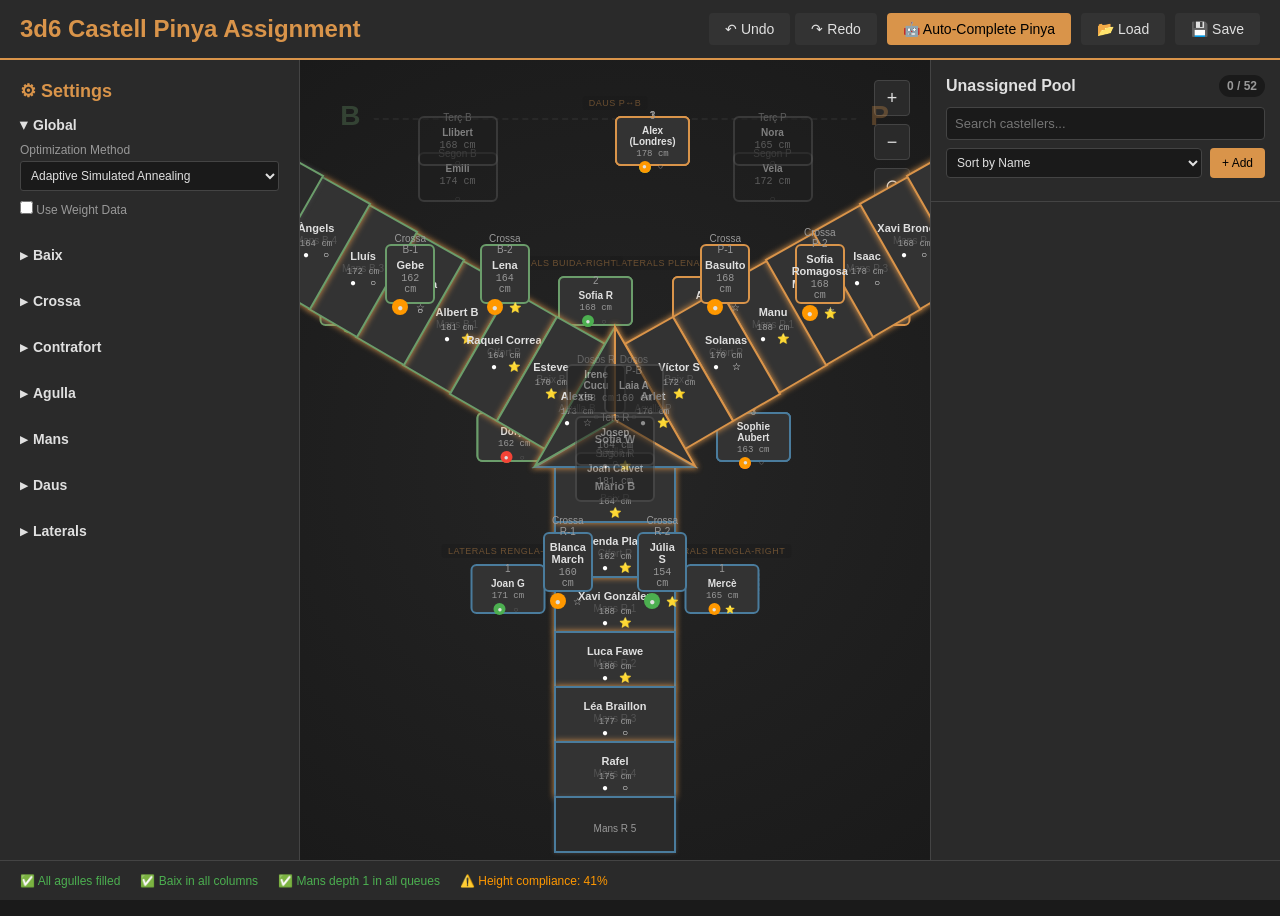
==== pinya-layout.html @ e07bacb3 "Minimal frontend HTML (WIP)" ====
<!DOCTYPE html>
<html lang="ca">
<head>
    <meta charset="UTF-8">
    <meta name="viewport" content="width=device-width, initial-scale=1.0">
    <title>3d6 Castell Pinya Assignment</title>
    <style>
        :root {
            --accent: #d9944a;
            --accent-hover: #e5a864;
            --bg-dark: #1a1a1a;
            --bg-card: #2a2a2a;
            --bg-card-hover: #333333;
            --text: #e0e0e0;
            --text-dim: #999999;
            --border: #444444;
            --success: #4caf50;
            --warning: #ff9800;
            --error: #f44336;
            --rengla: #4a7c9d;
            --plena: #d9944a;
            --buida: #6b9d6b;
        }

        * {
            margin: 0;
            padding: 0;
            box-sizing: border-box;
        }

        body {
            font-family: -apple-system, BlinkMacSystemFont, 'Segoe UI', Roboto, 'Helvetica Neue', Arial, sans-serif;
            background: var(--bg-dark);
            color: var(--text);
            overflow: hidden;
            height: 100vh;
        }

        .app {
            display: grid;
            grid-template-columns: 300px 1fr 350px;
            grid-template-rows: 60px 1fr 40px;
            height: 100vh;
            gap: 0;
        }

        /* Header */
        .header {
            grid-column: 1 / -1;
            background: var(--bg-card);
            border-bottom: 2px solid var(--accent);
            display: flex;
            align-items: center;
            justify-content: space-between;
            padding: 0 20px;
        }

        .header h1 {
            font-size: 24px;
            font-weight: 600;
            color: var(--accent);
        }

        .header-actions {
            display: flex;
            gap: 10px;
        }

        .btn {
            padding: 8px 16px;
            background: var(--accent);
            color: #000;
            border: none;
            border-radius: 4px;
            cursor: pointer;
            font-weight: 500;
            transition: all 0.2s;
            font-size: 14px;
        }

        .btn:hover {
            background: var(--accent-hover);
            transform: translateY(-1px);
        }

        .btn.secondary {
            background: var(--bg-card-hover);
            color: var(--text);
        }

        .btn.secondary:hover {
            background: #404040;
        }

        /* Settings Panel */
        .settings-panel {
            background: var(--bg-card);
            border-right: 1px solid var(--border);
            overflow-y: auto;
            padding: 20px;
        }

        .settings-panel h2 {
            font-size: 18px;
            margin-bottom: 15px;
            color: var(--accent);
        }

        .settings-section {
            margin-bottom: 20px;
        }

        .settings-section h3 {
            font-size: 14px;
            margin-bottom: 10px;
            color: var(--text);
            cursor: pointer;
            user-select: none;
            display: flex;
            align-items: center;
            gap: 5px;
        }

        .settings-section h3::before {
            content: '▶';
            font-size: 10px;
            transition: transform 0.2s;
        }

        .settings-section.expanded h3::before {
            transform: rotate(90deg);
        }

        .settings-content {
            max-height: 0;
            overflow: hidden;
            transition: max-height 0.3s ease;
        }

        .settings-section.expanded .settings-content {
            max-height: 1000px;
        }

        .setting-row {
            margin-bottom: 10px;
        }

        .setting-row label {
            display: block;
            font-size: 12px;
            color: var(--text-dim);
            margin-bottom: 4px;
        }

        .setting-row input[type="range"] {
            width: 100%;
        }

        .setting-row input[type="number"] {
            width: 100%;
            padding: 6px;
            background: var(--bg-dark);
            border: 1px solid var(--border);
            border-radius: 3px;
            color: var(--text);
            font-size: 12px;
        }

        .setting-row select {
            width: 100%;
            padding: 6px;
            background: var(--bg-dark);
            border: 1px solid var(--border);
            border-radius: 3px;
            color: var(--text);
            font-size: 12px;
        }

        .radio-group {
            display: flex;
            gap: 10px;
        }

        .radio-group label {
            display: flex;
            align-items: center;
            gap: 4px;
            font-size: 12px;
        }

        /* Canvas */
        .canvas {
            position: relative;
            overflow: hidden;
            background: radial-gradient(circle at center, #252525 0%, #1a1a1a 100%);
        }

        .canvas-inner {
            position: absolute;
            top: 50%;
            left: 50%;
            transform: translate(-50%, -50%) scale(1);
            transform-origin: center;
            transition: transform 0.3s ease;
            width: 100%;
            height: 100%;
            max-width: 1400px;
            max-height: 1000px;
        }

        /* Pinya Slots */
        .slot {
            position: absolute;
            background: var(--bg-card);
            border: 2px dashed var(--border);
            border-radius: 6px;
            padding: 8px;
            cursor: pointer;
            transition: all 0.2s;
            min-height: 50px;
            display: flex;
            flex-direction: column;
            justify-content: center;
            align-items: center;
            font-size: 11px;
            text-align: center;
            z-index: 10;
        }
        
        .slot.tronc {
            z-index: 5;
        }
        
        .slot.filled {
            z-index: 15;
        }

        .slot.filled {
            border: 2px solid var(--accent);
            background: var(--bg-card-hover);
        }

        .slot.tronc {
            border-color: #555;
            background: #1f1f1f;
            cursor: default;
            opacity: 0.5;
            font-size: 10px;
        }
        
        .slot:not(.tronc):not(.queue-slot):hover {
            transform: scale(1.03);
            border-color: var(--accent);
            box-shadow: 0 0 8px rgba(217, 148, 74, 0.3);
        }
        
        .slot.queue-slot:hover {
            border-color: var(--accent);
            box-shadow: 0 0 6px rgba(217, 148, 74, 0.3);
        }

        .slot.dragging-over {
            border-color: var(--accent);
            background: rgba(217, 148, 74, 0.1);
            transform: scale(1.05);
        }

        .slot.drag-invalid {
            border-color: var(--error);
            cursor: not-allowed;
        }

        .slot-label {
            font-size: 10px;
            color: var(--text-dim);
            margin-bottom: 4px;
        }

        .slot-name {
            font-weight: 600;
            color: var(--text);
            margin-bottom: 2px;
        }

        .slot-height {
            font-family: 'Monaco', 'Courier New', monospace;
            font-size: 10px;
            color: var(--text-dim);
        }

        .slot-indicators {
            display: flex;
            gap: 4px;
            margin-top: 4px;
        }

        .indicator {
            width: 16px;
            height: 16px;
            border-radius: 50%;
            display: flex;
            align-items: center;
            justify-content: center;
            font-size: 10px;
        }

        .indicator.height-good { background: var(--success); }
        .indicator.height-ok { background: var(--warning); }
        .indicator.height-bad { background: var(--error); }

        .indicator.expertise-primary { color: gold; }
        .indicator.expertise-secondary { color: silver; }
        .indicator.expertise-none { color: #666; }

        /* Column Colors */
        .slot.col-rengla { border-color: var(--rengla); }
        .slot.col-plena { border-color: var(--plena); }
        .slot.col-buida { border-color: var(--buida); }

        /* Pool Panel */
        .pool-panel {
            background: var(--bg-card);
            border-left: 1px solid var(--border);
            display: flex;
            flex-direction: column;
        }

        .pool-header {
            padding: 15px;
            border-bottom: 1px solid var(--border);
        }

        .pool-header h2 {
            font-size: 16px;
            margin-bottom: 10px;
            display: flex;
            align-items: center;
            justify-content: space-between;
        }

        .pool-count {
            font-size: 12px;
            color: var(--text-dim);
            background: var(--bg-dark);
            padding: 4px 8px;
            border-radius: 12px;
        }

        .pool-search {
            width: 100%;
            padding: 8px;
            background: var(--bg-dark);
            border: 1px solid var(--border);
            border-radius: 4px;
            color: var(--text);
            font-size: 13px;
            margin-bottom: 8px;
        }

        .pool-controls {
            display: flex;
            gap: 8px;
            margin-bottom: 8px;
        }

        .pool-controls select {
            flex: 1;
            padding: 6px;
            background: var(--bg-dark);
            border: 1px solid var(--border);
            border-radius: 4px;
            color: var(--text);
            font-size: 12px;
        }

        .pool-list {
            overflow-y: auto;
            padding: 10px;
            flex: 1;
        }

        .casteller-card {
            background: var(--bg-card-hover);
            border: 1px solid var(--border);
            border-radius: 4px;
            padding: 10px;
            margin-bottom: 8px;
            cursor: grab;
            transition: all 0.2s;
        }

        .casteller-card:hover {
            border-color: var(--accent);
            transform: translateX(4px);
        }

        .casteller-card.dragging {
            opacity: 0.5;
            cursor: grabbing;
        }

        .casteller-name {
            font-weight: 600;
            margin-bottom: 4px;
            font-size: 13px;
        }

        .casteller-info {
            font-size: 11px;
            color: var(--text-dim);
            display: flex;
            gap: 8px;
        }

        .casteller-actions {
            display: flex;
            gap: 4px;
            margin-top: 8px;
        }

        .icon-btn {
            background: none;
            border: 1px solid var(--border);
            color: var(--text-dim);
            padding: 4px 8px;
            border-radius: 3px;
            cursor: pointer;
            font-size: 11px;
            transition: all 0.2s;
        }

        .icon-btn:hover {
            border-color: var(--accent);
            color: var(--accent);
        }

        /* Status Bar */
        .status-bar {
            grid-column: 1 / -1;
            background: var(--bg-card);
            border-top: 1px solid var(--border);
            padding: 0 20px;
            display: flex;
            align-items: center;
            gap: 20px;
            font-size: 12px;
        }

        .status-item {
            display: flex;
            align-items: center;
            gap: 6px;
        }

        .status-item.valid { color: var(--success); }
        .status-item.warning { color: var(--warning); }
        .status-item.invalid { color: var(--error); }

        /* Modal */
        .modal {
            display: none;
            position: fixed;
            top: 0;
            left: 0;
            right: 0;
            bottom: 0;
            background: rgba(0, 0, 0, 0.7);
            z-index: 1000;
            align-items: center;
            justify-content: center;
        }

        .modal.active {
            display: flex;
        }

        .modal-content {
            background: var(--bg-card);
            border-radius: 8px;
            padding: 24px;
            max-width: 500px;
            width: 90%;
            max-height: 80vh;
            overflow-y: auto;
        }

        .modal-header {
            display: flex;
            justify-content: space-between;
            align-items: center;
            margin-bottom: 20px;
        }

        .modal-header h2 {
            font-size: 20px;
        }

        .close-btn {
            background: none;
            border: none;
            color: var(--text-dim);
            font-size: 24px;
            cursor: pointer;
            padding: 0;
            width: 30px;
            height: 30px;
        }

        .form-group {
            margin-bottom: 16px;
        }

        .form-group label {
            display: block;
            margin-bottom: 6px;
            font-size: 13px;
            color: var(--text-dim);
        }

        .form-group input,
        .form-group select {
            width: 100%;
            padding: 10px;
            background: var(--bg-dark);
            border: 1px solid var(--border);
            border-radius: 4px;
            color: var(--text);
            font-size: 14px;
        }

        .modal-actions {
            display: flex;
            gap: 10px;
            justify-content: flex-end;
            margin-top: 24px;
        }

        /* Toast */
        .toast {
            position: fixed;
            bottom: 60px;
            right: 20px;
            background: var(--bg-card);
            border: 1px solid var(--accent);
            border-radius: 6px;
            padding: 12px 16px;
            z-index: 2000;
            transform: translateY(100px);
            opacity: 0;
            transition: all 0.3s;
            max-width: 400px;
        }

        .toast.show {
            transform: translateY(0);
            opacity: 1;
        }

        /* Tooltip */
        .tooltip {
            position: absolute;
            background: rgba(0, 0, 0, 0.9);
            color: #fff;
            padding: 8px 12px;
            border-radius: 4px;
            font-size: 12px;
            pointer-events: none;
            z-index: 3000;
            opacity: 0;
            transition: opacity 0.2s;
            white-space: nowrap;
        }

        .tooltip.show {
            opacity: 1;
        }

        /* Zoom controls */
        .zoom-controls {
            position: absolute;
            top: 20px;
            right: 20px;
            display: flex;
            flex-direction: column;
            gap: 8px;
        }

        .zoom-btn {
            width: 36px;
            height: 36px;
            background: var(--bg-card);
            border: 1px solid var(--border);
            border-radius: 4px;
            color: var(--text);
            cursor: pointer;
            display: flex;
            align-items: center;
            justify-content: center;
            font-size: 18px;
            transition: all 0.2s;
        }

        .zoom-btn:hover {
            background: var(--bg-card-hover);
            border-color: var(--accent);
        }

        /* Undo/Redo */
        .history-controls {
            display: flex;
            gap: 5px;
        }

        /* ============================================================ */
        /* POSITION LAYOUT — 3d6 Triangle Pinya (no rotations)         */
        /* Triangle: Buida upper-left, Plena upper-right, Rengla bottom */
        /* Each column stack: Terç → Segon → Agulla → [Cr] Baix [Cr] → Contrafort */
        /* ============================================================ */

        /* === RENGLA column (bottom center, x=50%) === */
        .slot.terc-rengla   { left: 50%; top: 44.5%; transform: translateX(-50%); width: 80px; height: 35px; }
        .slot.segon-rengla  { left: 50%; top: 49%;   transform: translateX(-50%); width: 80px; height: 35px; }
        .slot.crossa-rengla-1 { left: 42.5%; top: 59%; transform: translateX(-50%); width: 50px; height: 60px; }
        /* baix-rengla is now an SVG baix-wrapper (see below) */
        .slot.crossa-rengla-2 { left: 57.5%; top: 59%; transform: translateX(-50%); width: 50px; height: 60px; }
        /* contrafort-rengla is now an SVG contrafort-wrapper (see below) */

        /* === BUIDA column (upper left, x=25%) === */
        .slot.terc-buida   { left: 25%; top: 7%;    transform: translateX(-50%); width: 80px; height: 35px; }
        .slot.segon-buida  { left: 25%; top: 11.5%; transform: translateX(-50%); width: 80px; height: 35px; }
        .slot.crossa-buida-1 { left: 17.5%; top: 23%; transform: translateX(-50%); width: 50px; height: 60px; }
        /* baix-buida is now an SVG baix-wrapper (see below) */
        .slot.crossa-buida-2 { left: 32.5%; top: 23%; transform: translateX(-50%); width: 50px; height: 60px; }
        /* contrafort-buida is now an SVG contrafort-wrapper (see below) */

        /* === PLENA column (upper right, x=75%) === */
        .slot.terc-plena   { left: 75%; top: 7%;    transform: translateX(-50%); width: 80px; height: 35px; }
        .slot.segon-plena  { left: 75%; top: 11.5%; transform: translateX(-50%); width: 80px; height: 35px; }
        .slot.crossa-plena-1 { left: 67.5%; top: 23%; transform: translateX(-50%); width: 50px; height: 60px; }
        /* baix-plena is now an SVG baix-wrapper (see below) */
        .slot.crossa-plena-2 { left: 82.5%; top: 23%; transform: translateX(-50%); width: 50px; height: 60px; }
        /* contrafort-plena is now an SVG contrafort-wrapper (see below) */

        /* === AGULLA — SVG triangles forming a bigger equilateral triangle (center) ===
           Big triangle: side=160px, height≈139px
           Vertices: D(top)=(80,0)  A(btm-left)=(0,139)  B(btm-right)=(160,139)
           Center C = centroid = (80, 92.7) — at 2/3 height from apex D
           Rengla = C·A·B  (bottom, w=160 h=46)  viewBox="0 0 160 47"
           Buida  = C·D·A  (upper-left, w=80 h=139)  viewBox="0 0 80 139"
           Plena  = C·D·B  (upper-right, w=80 h=139)  viewBox="0 0 80 139"   */

        .agulla-wrapper {
            position: absolute;
            cursor: pointer;
            z-index: 10;
        }
        .agulla-wrapper .agulla-triangle {
            display: block;
            overflow: visible;
            filter: drop-shadow(0 0 2px var(--border));
            transition: filter 0.2s;
        }
        .agulla-wrapper:hover .agulla-triangle {
            filter: drop-shadow(0 0 6px var(--accent));
        }
        .agulla-wrapper.filled .agulla-triangle polygon {
            fill: var(--bg-card-hover);
        }
        .agulla-wrapper.filled .agulla-triangle {
            filter: drop-shadow(0 0 3px var(--accent));
        }
        .agulla-wrapper.dragging-over .agulla-triangle polygon {
            stroke-dasharray: 6 3;
            stroke-width: 3;
        }
        .agulla-triangle .slot-label {
            fill: var(--text-dim);
            font-size: 10px;
            pointer-events: none;
        }
        .agulla-triangle .slot-name {
            fill: var(--text);
            font-size: 11px;
            font-weight: bold;
            pointer-events: none;
        }
        .agulla-triangle .slot-height {
            fill: var(--text-dim);
            font-size: 9px;
            pointer-events: none;
        }
        .agulla-triangle .indicator-text {
            font-size: 10px;
            pointer-events: none;
        }

        /* Rengla — bottom triangle */
        .agulla-wrapper.agulla-rengla {
            left: calc(50% - 80px);
            top: 45%;
            width: 160px;
            height: 47px;
        }
        /* Buida — upper-left triangle */
        .agulla-wrapper.agulla-buida {
            left: calc(50% - 80px);
            top: calc(45% - 93px);
            width: 80px;
            height: 139px;
        }
        /* Plena — upper-right triangle */
        .agulla-wrapper.agulla-plena {
            left: 50%;
            top: calc(45% - 93px);
            width: 80px;
            height: 139px;
        }

        /* === BAIX — SVG rectangles touching the agulla outer edges ===
           Each rectangle is perpendicular to centroid C, touching one
           outer edge of the big equilateral triangle.
           Rectangle dimensions: 120px along edge × 55px depth outward.
           Coordinates computed from big-triangle geometry:
             D=(0,-93) A=(-80,46) B=(80,46) relative to C at (50%,45%)
           Rengla: horizontal rect below edge A→B
           Buida:  tilted rect outside edge D→A (upper-left)
           Plena:  tilted rect outside edge D→B (upper-right)          */

        .baix-wrapper {
            position: absolute;
            cursor: pointer;
            z-index: 9;
        }
        .baix-wrapper .baix-rect {
            display: block;
            overflow: visible;
            filter: drop-shadow(0 0 2px var(--border));
            transition: filter 0.2s;
        }
        .baix-wrapper:hover .baix-rect {
            filter: drop-shadow(0 0 6px var(--accent));
        }
        .baix-wrapper.filled .baix-rect polygon {
            fill: var(--bg-card-hover);
        }
        .baix-wrapper.filled .baix-rect {
            filter: drop-shadow(0 0 3px var(--accent));
        }
        .baix-wrapper.dragging-over .baix-rect polygon {
            stroke-dasharray: 6 3;
            stroke-width: 3;
        }
        .baix-rect .slot-label {
            fill: var(--text-dim);
            font-size: 10px;
            pointer-events: none;
        }
        .baix-rect .slot-name {
            fill: var(--text);
            font-size: 11px;
            font-weight: bold;
            pointer-events: none;
        }
        .baix-rect .slot-height {
            fill: var(--text-dim);
            font-size: 9px;
            pointer-events: none;
        }
        .baix-rect .indicator-text {
            font-size: 10px;
            pointer-events: none;
        }

        /* Rengla — bottom rectangle (horizontal, below edge A→B) */
        .baix-wrapper.baix-rengla {
            left: calc(50% - 60px);
            top: calc(45% + 47px);
            width: 120px;
            height: 55px;
        }
        /* Buida — upper-left rectangle (tilted, outside edge D→A) */
        .baix-wrapper.baix-buida {
            left: calc(50% - 118px);
            top: calc(45% - 103px);
            width: 108px;
            height: 132px;
        }
        /* Plena — upper-right rectangle (tilted, outside edge D→B) */
        .baix-wrapper.baix-plena {
            left: calc(50% + 10px);
            top: calc(45% - 103px);
            width: 108px;
            height: 132px;
        }

        /* === CONTRAFORT — SVG rectangles behind baix (further from agulla) ===
           Same shape as baix, translated 55px further outward from centroid C.
           Contrafort is behind baix, opposite side from the agulla.
           Geometry: same edge-perpendicular parallelograms, offset by 55px.  */

        .contrafort-wrapper {
            position: absolute;
            cursor: pointer;
            z-index: 8;
        }
        .contrafort-wrapper .contrafort-rect {
            display: block;
            overflow: visible;
            filter: drop-shadow(0 0 2px var(--border));
            transition: filter 0.2s;
        }
        .contrafort-wrapper:hover .contrafort-rect {
            filter: drop-shadow(0 0 6px var(--accent));
        }
        .contrafort-wrapper.filled .contrafort-rect polygon {
            fill: var(--bg-card-hover);
        }
        .contrafort-wrapper.filled .contrafort-rect {
            filter: drop-shadow(0 0 3px var(--accent));
        }
        .contrafort-wrapper.dragging-over .contrafort-rect polygon {
            stroke-dasharray: 6 3;
            stroke-width: 3;
        }
        .contrafort-rect .slot-label {
            fill: var(--text-dim);
            font-size: 10px;
            pointer-events: none;
        }
        .contrafort-rect .slot-name {
            fill: var(--text);
            font-size: 11px;
            font-weight: bold;
            pointer-events: none;
        }
        .contrafort-rect .slot-height {
            fill: var(--text-dim);
            font-size: 9px;
            pointer-events: none;
        }
        .contrafort-rect .indicator-text {
            font-size: 10px;
            pointer-events: none;
        }

        /* Rengla — bottom rectangle (horizontal, below baix-rengla) */
        .contrafort-wrapper.contrafort-rengla {
            left: calc(50% - 60px);
            top: calc(45% + 102px);
            width: 120px;
            height: 55px;
        }
        /* Buida — upper-left rectangle (tilted, behind baix-buida) */
        .contrafort-wrapper.contrafort-buida {
            left: calc(50% - 165px);
            top: calc(45% - 131px);
            width: 108px;
            height: 133px;
        }
        /* Plena — upper-right rectangle (tilted, behind baix-plena) */
        .contrafort-wrapper.contrafort-plena {
            left: calc(50% + 57px);
            top: calc(45% - 131px);
            width: 108px;
            height: 133px;
        }

        /* === DOSOS (pom — center of triangle) === */
        .slot.dosos-1 { left: 47%; top: 38%; transform: translateX(-50%); width: 60px; height: 35px; }
        .slot.dosos-2 { left: 53%; top: 38%; transform: translateX(-50%); width: 60px; height: 35px; }

        /* === MANS — SVG rectangles stacking behind contrafort ===
           Same shape as baix/contrafort, extending in a line perpendicular
           to centroid C. One rectangle per casteller in the queue.
           Positioned dynamically via JavaScript based on depth index.  */

        .mans-wrapper {
            position: absolute;
            cursor: pointer;
            z-index: 7;
        }
        .mans-wrapper .mans-rect {
            display: block;
            overflow: visible;
            filter: drop-shadow(0 0 2px var(--border));
            transition: filter 0.2s;
        }
        .mans-wrapper:hover .mans-rect {
            filter: drop-shadow(0 0 6px var(--accent));
        }
        .mans-wrapper.filled .mans-rect polygon {
            fill: var(--bg-card-hover);
        }
        .mans-wrapper.filled .mans-rect {
            filter: drop-shadow(0 0 3px var(--accent));
        }
        .mans-wrapper.dragging-over .mans-rect polygon {
            stroke-dasharray: 6 3;
            stroke-width: 3;
        }
        .mans-rect .slot-label {
            fill: var(--text-dim);
            font-size: 10px;
            pointer-events: none;
        }
        .mans-rect .slot-name {
            fill: var(--text);
            font-size: 11px;
            font-weight: bold;
            pointer-events: none;
        }
        .mans-rect .slot-height {
            fill: var(--text-dim);
            font-size: 9px;
            pointer-events: none;
        }
        .mans-rect .indicator-text {
            font-size: 10px;
            pointer-events: none;
        }

        /* DAUS queues — between adjacent columns (no rotation) */
        .queue-daus-rp {
            left: 66%; top: 44%;
            transform: translateX(-50%);
        }
        .queue-daus-pb {
            left: 50%; top: 7%;
            transform: translateX(-50%);
        }
        .queue-daus-br {
            left: 34%; top: 44%;
            transform: translateX(-50%);
        }

        /* LATERALS queues — flanking each column (no rotation) */
        .queue-laterals-rengla-left  { left: 33%; top: 63%; transform: translateX(-50%); }
        .queue-laterals-rengla-right { left: 67%; top: 63%; transform: translateX(-50%); }
        .queue-laterals-plena-left   { left: 59%; top: 27%; transform: translateX(-50%); }
        .queue-laterals-plena-right  { left: 91%; top: 27%; transform: translateX(-50%); }
        .queue-laterals-buida-left   { left:  9%; top: 27%; transform: translateX(-50%); }
        .queue-laterals-buida-right  { left: 41%; top: 27%; transform: translateX(-50%); }

        .queue-slot {
            margin-bottom: 3px;
            width: 75px;
            height: 42px;
            font-size: 10px;
        }

        .queue-container {
            position: absolute;
            display: flex;
            flex-direction: column;
            gap: 3px;
        }
        
        .queue-slot .slot-name {
            font-size: 10px;
            line-height: 1.1;
        }
        
        .queue-slot .slot-height {
            font-size: 9px;
        }
        
        .queue-slot .slot-indicators {
            margin-top: 2px;
        }
        
        .queue-slot .indicator {
            width: 12px;
            height: 12px;
            font-size: 8px;
        }
        
        .queue-container::before {
            content: attr(data-queue-type) ' ' attr(data-queue-id);
            position: absolute;
            top: -20px;
            left: 50%;
            transform: translateX(-50%);
            font-size: 9px;
            color: var(--accent);
            opacity: 0.4;
            text-transform: uppercase;
            letter-spacing: 0.5px;
            white-space: nowrap;
            background: var(--bg-dark);
            padding: 2px 6px;
            border-radius: 3px;
        }
        
        .column-label {
            position: absolute;
            font-size: 28px;
            font-weight: bold;
            color: var(--text-dim);
            opacity: 0.3;
            pointer-events: none;
            z-index: 0;
        }
        
        .label-rengla {
            left: 50%;
            top: 96%;
            transform: translateX(-50%);
            color: var(--rengla);
        }
        
        .label-plena {
            left: 92%;
            top: 5%;
            transform: translateX(-50%);
            color: var(--plena);
        }
        
        .label-buida {
            left: 8%;
            top: 5%;
            transform: translateX(-50%);
            color: var(--buida);
        }
        
        /* Triangle guide */
        .tronc-triangle {
            position: absolute;
            left: 50%;
            top: 40%;
            transform: translate(-50%, -50%);
            width: 600px;
            height: 520px;
            pointer-events: none;
            z-index: 0;
        }
        
        .tronc-triangle::before {
            content: '';
            position: absolute;
            top: 50%;
            left: 50%;
            transform: translate(-50%, -50%);
            width: 100%;
            height: 100%;
            border: 2px dashed rgba(255, 255, 255, 0.05);
            clip-path: polygon(50% 100%, 10% 0%, 90% 0%);
        }

        .queue-add-btn {
            width: 75px;
            height: 28px;
            background: var(--bg-dark);
            border: 1px dashed var(--border);
            border-radius: 4px;
            color: var(--text-dim);
            cursor: pointer;
            display: flex;
            align-items: center;
            justify-content: center;
            font-size: 18px;
            margin-top: 4px;
            transition: all 0.2s;
        }

        .queue-add-btn:hover {
            border-color: var(--accent);
            color: var(--accent);
        }

        /* Scrollbar styling */
        ::-webkit-scrollbar {
            width: 8px;
            height: 8px;
        }

        ::-webkit-scrollbar-track {
            background: var(--bg-dark);
        }

        ::-webkit-scrollbar-thumb {
            background: var(--border);
            border-radius: 4px;
        }

        ::-webkit-scrollbar-thumb:hover {
            background: #555;
        }

        .highlight-new {
            animation: highlight 1s ease;
        }

        @keyframes highlight {
            0%, 100% { background: var(--bg-card-hover); }
            50% { background: rgba(217, 148, 74, 0.3); }
        }
    </style>
</head>
<body>
    <div class="app">
        <!-- Header -->
        <div class="header">
            <h1>3d6 Castell Pinya Assignment</h1>
            <div class="header-actions">
                <div class="history-controls">
                    <button class="btn secondary" id="undoBtn" title="Undo (Ctrl+Z)">↶ Undo</button>
                    <button class="btn secondary" id="redoBtn" title="Redo (Ctrl+Y)">↷ Redo</button>
                </div>
                <button class="btn" id="autoCompleteBtn">🤖 Auto-Complete Pinya</button>
                <button class="btn secondary" id="loadBtn">📂 Load</button>
                <button class="btn secondary" id="saveBtn">💾 Save</button>
            </div>
        </div>

        <!-- Settings Panel -->
        <div class="settings-panel">
            <h2>⚙ Settings</h2>
            <div id="settingsContent"></div>
        </div>

        <!-- Canvas -->
        <div class="canvas" id="canvas">
            <div class="zoom-controls">
                <button class="zoom-btn" id="zoomInBtn">+</button>
                <button class="zoom-btn" id="zoomOutBtn">−</button>
                <button class="zoom-btn" id="zoomResetBtn">⊙</button>
            </div>
            <div class="canvas-inner" id="canvasInner">
                <!-- Pinya slots will be dynamically generated here -->
            </div>
        </div>

        <!-- Pool Panel -->
        <div class="pool-panel">
            <div class="pool-header">
                <h2>
                    Unassigned Pool
                    <span class="pool-count" id="poolCount">0 / 0</span>
                </h2>
                <input type="text" class="pool-search" id="poolSearch" placeholder="Search castellers...">
                <div class="pool-controls">
                    <select id="poolSort">
                        <option value="name">Sort by Name</option>
                        <option value="height">Sort by Height</option>
                        <option value="position">Sort by Position</option>
                    </select>
                    <button class="btn" id="addCastellerBtn" style="padding: 6px 12px; font-size: 12px;">+ Add</button>
                </div>
            </div>
            <div class="pool-list" id="poolList"></div>
        </div>

        <!-- Status Bar -->
        <div class="status-bar" id="statusBar"></div>
    </div>

    <!-- Modals -->
    <div class="modal" id="castellerModal">
        <div class="modal-content">
            <div class="modal-header">
                <h2 id="modalTitle">Add Casteller</h2>
                <button class="close-btn" onclick="closeModal()">&times;</button>
            </div>
            <form id="castellerForm">
                <div class="form-group">
                    <label>Name *</label>
                    <input type="text" id="formName" required>
                </div>
                <div class="form-group">
                    <label>Height (cm) *</label>
                    <input type="number" id="formHeight" min="100" max="250" step="0.1" required>
                </div>
                <div class="form-group">
                    <label>Position 1</label>
                    <select id="formPosition1">
                        <option value="">None</option>
                        <option value="Baix">Baix</option>
                        <option value="Segon">Segon</option>
                        <option value="Terç">Terç</option>
                        <option value="Crossa">Crossa</option>
                        <option value="Contrafort">Contrafort</option>
                        <option value="Agulla">Agulla</option>
                        <option value="Primeres">Primeres</option>
                        <option value="Dau/Vent">Dau/Vent</option>
                        <option value="Lateral">Lateral</option>
                        <option value="Dosos">Dosos</option>
                    </select>
                </div>
                <div class="form-group">
                    <label>Position 2</label>
                    <select id="formPosition2">
                        <option value="">None</option>
                        <option value="Baix">Baix</option>
                        <option value="Segon">Segon</option>
                        <option value="Terç">Terç</option>
                        <option value="Crossa">Crossa</option>
                        <option value="Contrafort">Contrafort</option>
                        <option value="Agulla">Agulla</option>
                        <option value="Primeres">Primeres</option>
                        <option value="Dau/Vent">Dau/Vent</option>
                        <option value="Lateral">Lateral</option>
                        <option value="Dosos">Dosos</option>
                    </select>
                </div>
                <div class="form-group">
                    <label>Weight (kg)</label>
                    <input type="number" id="formWeight" min="30" max="150" step="0.1">
                </div>
                <div class="modal-actions">
                    <button type="button" class="btn secondary" onclick="closeModal()">Cancel</button>
                    <button type="submit" class="btn">Save</button>
                </div>
            </form>
        </div>
    </div>

    <div class="toast" id="toast"></div>
    <div class="tooltip" id="tooltip"></div>

    <input type="file" id="fileInput" accept=".json" style="display: none;">

    <script>
        // ============================================================================
        // STATE MANAGEMENT
        // ============================================================================
        
        const SAMPLE_DATA = {
            "castellers": [
                {"name": "Mario B", "height": 164.0, "position_1": "Baix", "position_2": "Segon"},
                {"name": "Víctor S", "height": 172.0, "position_1": "Baix", "position_2": "Contrafort"},
                {"name": "Esteve", "height": 170.0, "position_1": "Baix", "position_2": "Contrafort"},
                {"name": "Joan Calvet", "height": 181.0, "position_1": "Segon", "position_2": "Primeres"},
                {"name": "Vela", "height": 172.0, "position_1": "Segon", "position_2": "Baix"},
                {"name": "Emili", "height": 174.0, "position_1": "Segon", "position_2": "Lateral"},
                {"name": "Josep", "height": 164.0, "position_1": "Terç", "position_2": "Segon"},
                {"name": "Nora", "height": 165.0, "position_1": "Terç", "position_2": "Crossa"},
                {"name": "Llibert", "height": 168.0, "position_1": "Terç", "position_2": "Baix"},
                {"name": "Irene Cucu", "height": 158.0, "position_1": "Dosos", "position_2": "Crossa"},
                {"name": "Laia A", "height": 160.0, "position_1": "Dosos", "position_2": "Quart"},
                {"name": "Blanca March", "height": 160.0, "position_1": "Terç", "position_2": "Crossa"},
                {"name": "Júlia S", "height": 154.0, "position_1": "Crossa", "position_2": "Terç"},
                {"name": "Basulto", "height": 168.0, "position_1": "Dosos", "position_2": "Crossa"},
                {"name": "Sofia Romagosa", "height": 168.0, "position_1": "Crossa", "position_2": "Dosos"},
                {"name": "Gebe", "height": 162.0, "position_1": "Terç", "position_2": "Crossa"},
                {"name": "Lena", "height": 164.0, "position_1": "Crossa", "position_2": "Terç"},
                {"name": "Elisenda Planell", "height": 162.0, "position_1": "Contrafort", "position_2": "Lateral"},
                {"name": "Solanas", "height": 170.0, "position_1": "Segon", "position_2": "Contrafort"},
                {"name": "Raquel Correa", "height": 164.0, "position_1": "Contrafort", "position_2": "Lateral"},
                {"name": "Sofia W", "height": 175.0, "position_1": "Agulla", "position_2": "Lateral"},
                {"name": "Arlet", "height": 176.0, "position_1": "Agulla", "position_2": "Dau/Vent"},
                {"name": "Alexis", "height": 173.0, "position_1": "Lateral", "position_2": "Agulla"},
                {"name": "Xavi González", "height": 188.0, "position_1": "Primeres", "position_2": "Dau/Vent"},
                {"name": "Luca Fawe", "height": 180.0, "position_1": "Primeres", "position_2": "Lateral"},
                {"name": "Léa Braillon", "height": 177.0, "position_1": "", "position_2": ""},
                {"name": "Rafel", "height": 175.0, "position_1": "Lateral", "position_2": "Agulla"},
                {"name": "Manu", "height": 188.0, "position_1": "Primeres", "position_2": "Dau/Vent"},
                {"name": "Marc Fawe", "height": 180.0, "position_1": "Dau/Vent", "position_2": "Primeres"},
                {"name": "Isaac", "height": 178.0, "position_1": "Lateral", "position_2": "Agulla"},
                {"name": "Xavi Bronchal", "height": 168.0, "position_1": "Dosos", "position_2": "Quart"},
                {"name": "Amanda", "height": 167.0, "position_1": "Terç", "position_2": ""},
                {"name": "Albert B", "height": 181.0, "position_1": "Primeres", "position_2": "Lateral"},
                {"name": "Biel Pruna", "height": 180.0, "position_1": "Lateral", "position_2": "Agulla"},
                {"name": "Lluís", "height": 172.0, "position_1": "Segon", "position_2": "Terç"},
                {"name": "Àngels", "height": 164.0, "position_1": "Contrafort", "position_2": "Crossa"},
                {"name": "Robert", "height": 186.0, "position_1": "Dau/Vent", "position_2": "Primeres"},
                {"name": "Anna Romagosa", "height": 170.0, "position_1": "", "position_2": ""},
                {"name": "Sophie Aubert", "height": 163.0, "position_1": "", "position_2": ""},
                {"name": "Davide Mattei", "height": 189.0, "position_1": "", "position_2": ""},
                {"name": "Miquel Sistach", "height": 185.0, "position_1": "", "position_2": ""},
                {"name": "Alex (Londres)", "height": 178.0, "position_1": "Segon", "position_2": "Lateral"},
                {"name": "Marc G", "height": 179.0, "position_1": "Segon", "position_2": "Dau/Vent"},
                {"name": "Dolça", "height": 162.0, "position_1": "Crossa", "position_2": "Contrafort"},
                {"name": "Joan G", "height": 171.0, "position_1": "Segon", "position_2": "Baix"},
                {"name": "Daan", "height": 180.0, "position_1": "Lateral", "position_2": "Primeres"},
                {"name": "Amadeu", "height": 177.0, "position_1": "Dau/Vent", "position_2": "Lateral"},
                {"name": "Alícia", "height": 168.0, "position_1": "Baix", "position_2": "Segon"},
                {"name": "Cristina Gómez", "height": 169.0, "position_1": "Crossa", "position_2": "Terç"},
                {"name": "Mercè", "height": 165.0, "position_1": "Lateral", "position_2": "Crossa"},
                {"name": "Sesé", "height": 171.0, "position_1": "Contrafort", "position_2": "Lateral"},
                {"name": "Sofia R", "height": 168.0, "position_1": "Crossa", "position_2": "Dosos"}
            ],
            "initial_assignments": {
                "dosos": {"Rengla": ["Irene Cucu"], "Plena-Buida": ["Laia A"]},
                "segon": {"Rengla": ["Joan Calvet"], "Plena": ["Vela"], "Buida": ["Emili"]},
                "terç": {"Rengla": ["Josep"], "Plena": ["Nora"], "Buida": ["Llibert"]},
                "baix": {"Rengla": ["Mario B"], "Plena": ["Víctor S"], "Buida": ["Esteve"]},
                "crossa": {
                    "Rengla": ["Blanca March", "Júlia S"],
                    "Plena": ["Basulto", "Sofia Romagosa"],
                    "Buida": ["Gebe", "Lena"]
                },
                "contrafort": {"Rengla": ["Elisenda Planell"], "Plena": ["Solanas"], "Buida": ["Raquel Correa"]},
                "agulla": {"Rengla": ["Sofia W"], "Plena": ["Arlet"], "Buida": ["Alexis"]},
                "mans": {
                    "Rengla": [["Xavi González"], ["Luca Fawe"], ["Léa Braillon"], ["Rafel"]],
                    "Plena": [["Manu"], ["Marc Fawe"], ["Isaac"], ["Xavi Bronchal"], ["Amanda"]],
                    "Buida": [["Albert B"], ["Biel Pruna"], ["Lluís"], ["Àngels"]]
                },
                "daus": {
                    "R↔P": [["Robert"], ["Anna Romagosa"], ["Sophie Aubert"]],
                    "P↔B": [["Davide Mattei"], ["Miquel Sistach"], ["Alex (Londres)"]],
                    "B↔R": [["Marc G"], ["Dolça"]]
                },
                "laterals": {
                    "Rengla-left": [["Joan G"]],
                    "Rengla-right": [["Mercè"]],
                    "Plena-left": [["Amadeu"], ["Alícia"]],
                    "Plena-right": [["Daan"]],
                    "Buida-left": [["Cristina Gómez"]],
                    "Buida-right": [["Sesé"], ["Sofia R"]]
                }
            }
        };

        const DEFAULT_CONFIG = {
            optimization: {
                method: 'adaptive_simulated_annealing',
                use_weight: false
            },
            positions: {
                baix: {
                    height_ratio_min: 1.0,
                    height_ratio_max: 1.0,
                    height_weight: 0.0,
                    expertise_weight: 1.0,
                    weight_factor: 0.5,
                    height_penalty_factor: 0.10,
                    weight_preference: 'heavier'
                },
                crossa: {
                    height_ratio_min: 0.90,
                    height_ratio_max: 0.95,
                    height_weight: 1.0,
                    expertise_weight: 0.5,
                    height_similarity_weight: 0.5,
                    weight_factor: 0.2,
                    height_penalty_factor: 0.10,
                    weight_preference: 'neutral'
                },
                contrafort: {
                    height_ratio_min: 1.00,
                    height_ratio_max: 1.05,
                    height_weight: 1.0,
                    expertise_weight: 0.5,
                    height_similarity_weight: 0.3,
                    weight_factor: 0.3,
                    height_penalty_factor: 0.10,
                    weight_preference: 'heavier'
                },
                agulla: {
                    height_ratio_min: 0.50,
                    height_ratio_max: 0.515,
                    height_weight: 1.0,
                    expertise_weight: 0.5,
                    weight_factor: 0.3,
                    height_penalty_factor: 0.10,
                    weight_preference: 'lighter'
                }
            },
            queues: {
                mans: {
                    max_depth: 4,
                    height_ratio_min: 0.50,
                    height_ratio_max: 0.60,
                    queue_height_ratio_min: 0.975,
                    queue_height_ratio_max: 1.00,
                    height_weight: 0.6,
                    expertise_weight: 0.5,
                    height_similarity_weight: 0.5,
                    weight_factor: 0.2,
                    height_penalty_factor: 1.0,
                    weight_preference: 'heavier'
                },
                daus: {
                    max_depth: 3,
                    height_ratio_min: 0.50,
                    height_ratio_max: 0.60,
                    queue_height_ratio_min: 0.975,
                    queue_height_ratio_max: 1.00,
                    height_weight: 0.6,
                    expertise_weight: 0.5,
                    height_similarity_weight: 0.5,
                    weight_factor: 0.3,
                    height_penalty_factor: 1.0,
                    weight_preference: 'heavier'
                },
                laterals: {
                    max_depth: 2,
                    height_ratio_min: 0.48,
                    height_ratio_max: 0.50,
                    queue_height_ratio_min: 0.975,
                    queue_height_ratio_max: 1.0,
                    height_weight: 0.8,
                    expertise_weight: 0.3,
                    height_similarity_weight: 0.5,
                    weight_factor: 0.2,
                    height_penalty_factor: 1.0,
                    weight_preference: 'neutral'
                }
            }
        };

        /* Per-column geometry for dynamically positioned mans SVG wrappers.
           baseLeft / baseTop are offsets (px) from 50% / 45% for depth 0.
           dLeft / dTop are the per-depth increments (outward from centroid). */
        const MANS_GEOMETRY = {
            'Rengla': {
                baseLeft: -60, baseTop: 157, dLeft: 0, dTop: 55,
                w: 120, h: 55,
                viewBox: '0 0 120 55',
                points: '0,0 120,0 120,55 0,55',
                stroke: 'var(--rengla)',
                textX: 60, textY: 35
            },
            'Buida': {
                baseLeft: -212, baseTop: -159, dLeft: -47, dTop: -28,
                w: 108, h: 133,
                viewBox: '0 0 108 133',
                points: '48,132 108,27 60,0 0,104',
                stroke: 'var(--buida)',
                textX: 54, textY: 67
            },
            'Plena': {
                baseLeft: 104, baseTop: -159, dLeft: 47, dTop: -28,
                w: 108, h: 133,
                viewBox: '0 0 108 133',
                points: '60,132 0,27 48,0 108,104',
                stroke: 'var(--plena)',
                textX: 54, textY: 67
            }
        };

        class AppState {
            constructor() {
                this.castellers = [];
                this.assignments = {
                    dosos: {},
                    baix: {},
                    segon: {},
                    terç: {},
                    crossa: {},
                    contrafort: {},
                    agulla: {},
                    mans: {},
                    daus: {},
                    laterals: {}
                };
                this.config = JSON.parse(JSON.stringify(DEFAULT_CONFIG));
                this.history = [];
                this.historyIndex = -1;
                this.zoom = 1;
                this.draggedElement = null;
                this.draggedCasteller = null;
            }

            loadSampleData() {
                this.castellers = JSON.parse(JSON.stringify(SAMPLE_DATA.castellers));
                this.assignments = JSON.parse(JSON.stringify(SAMPLE_DATA.initial_assignments));
                this.saveHistory('Initial load');
            }

            getCasteller(name) {
                return this.castellers.find(c => c.name === name);
            }

            getAssignedNames() {
                const names = new Set();
                for (const [pos, cols] of Object.entries(this.assignments)) {
                    for (const val of Object.values(cols)) {
                        if (Array.isArray(val)) {
                            if (val.length > 0 && Array.isArray(val[0])) {
                                // Queue position
                                val.forEach(depth => {
                                    if (depth[0]) names.add(depth[0]);
                                });
                            } else {
                                // Regular position
                                val.forEach(name => {
                                    if (name) names.add(name);
                                });
                            }
                        }
                    }
                }
                return names;
            }

            getUnassigned() {
                const assigned = this.getAssignedNames();
                return this.castellers.filter(c => !assigned.has(c.name));
            }

            assignToSlot(positionId, name) {
                const [posType, col, idx] = this.parsePositionId(positionId);
                
                // Remove from previous assignment if exists
                this.removeFromAssignments(name);

                if (['mans', 'daus', 'laterals'].includes(posType)) {
                    // Queue position
                    if (!this.assignments[posType][col]) {
                        this.assignments[posType][col] = [];
                    }
                    while (this.assignments[posType][col].length <= idx) {
                        this.assignments[posType][col].push([null]);
                    }
                    this.assignments[posType][col][idx] = [name];
                } else {
                    // Regular position
                    if (!this.assignments[posType][col]) {
                        this.assignments[posType][col] = [];
                    }
                    if (idx !== undefined) {
                        while (this.assignments[posType][col].length <= idx) {
                            this.assignments[posType][col].push(null);
                        }
                        this.assignments[posType][col][idx] = name;
                    } else {
                        this.assignments[posType][col] = [name];
                    }
                }
            }

            removeFromSlot(positionId) {
                const [posType, col, idx] = this.parsePositionId(positionId);
                
                if (posType === 'mans') {
                    // Stack behavior: splice out and shift everyone behind forward
                    if (this.assignments.mans[col] && idx < this.assignments.mans[col].length) {
                        this.assignments.mans[col].splice(idx, 1);
                    }
                } else if (['daus', 'laterals'].includes(posType)) {
                    if (this.assignments[posType][col] && this.assignments[posType][col][idx]) {
                        this.assignments[posType][col][idx] = [null];
                    }
                } else {
                    if (this.assignments[posType][col]) {
                        if (idx !== undefined) {
                            this.assignments[posType][col][idx] = null;
                        } else {
                            this.assignments[posType][col] = [];
                        }
                    }
                }
            }

            removeFromAssignments(name) {
                for (const [posType, cols] of Object.entries(this.assignments)) {
                    for (const [col, val] of Object.entries(cols)) {
                        if (Array.isArray(val)) {
                            if (val.length > 0 && Array.isArray(val[0])) {
                                // Queue position — use splice for mans to implement stack shift
                                if (posType === 'mans') {
                                    for (let i = val.length - 1; i >= 0; i--) {
                                        if (val[i][0] === name) {
                                            val.splice(i, 1);
                                        }
                                    }
                                } else {
                                    for (let i = 0; i < val.length; i++) {
                                        if (val[i][0] === name) {
                                            val[i] = [null];
                                        }
                                    }
                                }
                            } else {
                                // Regular position
                                for (let i = 0; i < val.length; i++) {
                                    if (val[i] === name) {
                                        val[i] = null;
                                    }
                                }
                            }
                        }
                    }
                }
            }

            getSlotContent(positionId) {
                const [posType, col, idx] = this.parsePositionId(positionId);
                
                if (!this.assignments[posType]) return null;
                
                if (['mans', 'daus', 'laterals'].includes(posType)) {
                    if (this.assignments[posType][col] && this.assignments[posType][col][idx]) {
                        return this.assignments[posType][col][idx][0];
                    }
                } else {
                    if (this.assignments[posType][col]) {
                        if (idx !== undefined) {
                            return this.assignments[posType][col][idx];
                        } else {
                            return this.assignments[posType][col][0];
                        }
                    }
                }
                return null;
            }

            parsePositionId(id) {
                // Format: "posType-col-idx" or "posType-col"
                const parts = id.split('-');
                let posType = parts[0];
                // Map ASCII IDs to actual assignment keys (CSS class names can't use cedilla)
                const TYPE_MAP = { 'terc': 'terç' };
                posType = TYPE_MAP[posType] || posType;
                const col = parts.slice(1, -1).join('-') || parts[1];
                const idx = parts.length > 2 && !isNaN(parts[parts.length - 1]) ? parseInt(parts[parts.length - 1]) : undefined;
                return [posType, col, idx];
            }

            addCasteller(casteller) {
                if (this.castellers.find(c => c.name === casteller.name)) {
                    throw new Error('Casteller with this name already exists');
                }
                this.castellers.push(casteller);
                this.saveHistory(`Added ${casteller.name}`);
            }

            removeCasteller(name) {
                this.removeFromAssignments(name);
                this.castellers = this.castellers.filter(c => c.name !== name);
                this.saveHistory(`Removed ${name}`);
            }

            updateCasteller(oldName, newCasteller) {
                const idx = this.castellers.findIndex(c => c.name === oldName);
                if (idx === -1) return;
                
                if (oldName !== newCasteller.name) {
                    // Name changed - update assignments
                    for (const [posType, cols] of Object.entries(this.assignments)) {
                        for (const [col, val] of Object.entries(cols)) {
                            if (Array.isArray(val)) {
                                if (val.length > 0 && Array.isArray(val[0])) {
                                    // Queue
                                    for (let i = 0; i < val.length; i++) {
                                        if (val[i][0] === oldName) {
                                            val[i] = [newCasteller.name];
                                        }
                                    }
                                } else {
                                    // Regular
                                    for (let i = 0; i < val.length; i++) {
                                        if (val[i] === oldName) {
                                            val[i] = newCasteller.name;
                                        }
                                    }
                                }
                            }
                        }
                    }
                }
                
                this.castellers[idx] = newCasteller;
                this.saveHistory(`Updated ${newCasteller.name}`);
            }

            saveHistory(action) {
                // Trim future history if we're not at the end
                this.history = this.history.slice(0, this.historyIndex + 1);
                
                this.history.push({
                    action,
                    state: {
                        castellers: JSON.parse(JSON.stringify(this.castellers)),
                        assignments: JSON.parse(JSON.stringify(this.assignments))
                    }
                });
                
                this.historyIndex++;
                
                // Limit history to 50 entries
                if (this.history.length > 50) {
                    this.history.shift();
                    this.historyIndex--;
                }
                
                updateHistoryButtons();
            }

            undo() {
                if (this.historyIndex > 0) {
                    this.historyIndex--;
                    const snapshot = this.history[this.historyIndex];
                    this.castellers = JSON.parse(JSON.stringify(snapshot.state.castellers));
                    this.assignments = JSON.parse(JSON.stringify(snapshot.state.assignments));
                    return true;
                }
                return false;
            }

            redo() {
                if (this.historyIndex < this.history.length - 1) {
                    this.historyIndex++;
                    const snapshot = this.history[this.historyIndex];
                    this.castellers = JSON.parse(JSON.stringify(snapshot.state.castellers));
                    this.assignments = JSON.parse(JSON.stringify(snapshot.state.assignments));
                    return true;
                }
                return false;
            }

            exportJSON() {
                const assigned = this.getAssignedNames();
                const unassigned = this.castellers.filter(c => !assigned.has(c.name));

                return {
                    assignments: this.assignments,
                    summary: {
                        total_assigned: assigned.size,
                        unassigned: unassigned
                    },
                    configuration: {
                        columns: ['Rengla', 'Plena', 'Buida'],
                        tronc_positions: ['baix', 'segon', 'terç'],
                        optimization_method: this.config.optimization.method,
                        use_weight: this.config.optimization.use_weight
                    }
                };
            }

            importJSON(data) {
                if (data.castellers) {
                    this.castellers = data.castellers;
                }
                if (data.initial_assignments || data.assignments) {
                    this.assignments = data.initial_assignments || data.assignments;
                }
                if (data.configuration) {
                    if (data.configuration.optimization_method) {
                        this.config.optimization.method = data.configuration.optimization_method;
                    }
                    if (data.configuration.use_weight !== undefined) {
                        this.config.optimization.use_weight = data.configuration.use_weight;
                    }
                }
                this.saveHistory('Imported data');
            }
        }

        const state = new AppState();

        // ============================================================================
        // UI RENDERING
        // ============================================================================

        function initPinya() {
            const container = document.getElementById('canvasInner');
            container.innerHTML = '';

            // Create all position slots
            createSlots(container);
            
            // Render current assignments
            updateAllSlots();
        }

        function createSlots(container) {
            // Add triangle guide
            const triangle = document.createElement('div');
            triangle.className = 'tronc-triangle';
            container.appendChild(triangle);
            
            // Add column labels
            const labels = [
                { text: 'R', class: 'label-rengla' },
                { text: 'P', class: 'label-plena' },
                { text: 'B', class: 'label-buida' }
            ];
            
            labels.forEach(labelConfig => {
                const label = document.createElement('div');
                label.className = `column-label ${labelConfig.class}`;
                label.textContent = labelConfig.text;
                container.appendChild(label);
            });
            
            const positions = [
                // BAIX — now created as SVG baix-wrappers (see baixConfigs below)
                
                // TRONC (read-only)
                { id: 'segon-Rengla', type: 'segon', col: 'Rengla', label: 'Segon R', class: 'segon-rengla tronc', readOnly: true },
                { id: 'segon-Plena', type: 'segon', col: 'Plena', label: 'Segon P', class: 'segon-plena tronc', readOnly: true },
                { id: 'segon-Buida', type: 'segon', col: 'Buida', label: 'Segon B', class: 'segon-buida tronc', readOnly: true },
                
                { id: 'terc-Rengla', type: 'terç', col: 'Rengla', label: 'Terç R', class: 'terc-rengla tronc', readOnly: true },
                { id: 'terc-Plena', type: 'terç', col: 'Plena', label: 'Terç P', class: 'terc-plena tronc', readOnly: true },
                { id: 'terc-Buida', type: 'terç', col: 'Buida', label: 'Terç B', class: 'terc-buida tronc', readOnly: true },
                
                // DOSOS
                { id: 'dosos-Rengla-0', type: 'dosos', col: 'Rengla', label: 'Dosos R', class: 'dosos-1 tronc', readOnly: true },
                { id: 'dosos-Plena-Buida-0', type: 'dosos', col: 'Plena-Buida', label: 'Dosos P-B', class: 'dosos-2 tronc', readOnly: true },
                
                // CROSSA
                { id: 'crossa-Rengla-0', type: 'crossa', col: 'Rengla', idx: 0, label: 'Crossa R-1', class: 'crossa-rengla-1 col-rengla' },
                { id: 'crossa-Rengla-1', type: 'crossa', col: 'Rengla', idx: 1, label: 'Crossa R-2', class: 'crossa-rengla-2 col-rengla' },
                { id: 'crossa-Plena-0', type: 'crossa', col: 'Plena', idx: 0, label: 'Crossa P-1', class: 'crossa-plena-1 col-plena' },
                { id: 'crossa-Plena-1', type: 'crossa', col: 'Plena', idx: 1, label: 'Crossa P-2', class: 'crossa-plena-2 col-plena' },
                { id: 'crossa-Buida-0', type: 'crossa', col: 'Buida', idx: 0, label: 'Crossa B-1', class: 'crossa-buida-1 col-buida' },
                { id: 'crossa-Buida-1', type: 'crossa', col: 'Buida', idx: 1, label: 'Crossa B-2', class: 'crossa-buida-2 col-buida' },
                
                // CONTRAFORT — now SVG contrafort-wrapper (see below)
                
            ];

            positions.forEach(pos => {
                const slot = createSlot(pos);
                container.appendChild(slot);
            });

            // AGULLA — SVG triangles
            const agullaConfigs = [
                {
                    id: 'agulla-Rengla', col: 'Rengla', label: 'Agulla R',
                    cls: 'agulla-rengla col-rengla',
                    viewBox: '0 0 160 47', w: 160, h: 47,
                    points: '80,0 0,47 160,47',
                    stroke: 'var(--rengla)',
                    textX: 80, textY: 35
                },
                {
                    id: 'agulla-Buida', col: 'Buida', label: 'Agulla B',
                    cls: 'agulla-buida col-buida',
                    viewBox: '0 0 80 139', w: 80, h: 139,
                    points: '80,93 80,0 0,139',
                    stroke: 'var(--buida)',
                    textX: 42, textY: 85
                },
                {
                    id: 'agulla-Plena', col: 'Plena', label: 'Agulla P',
                    cls: 'agulla-plena col-plena',
                    viewBox: '0 0 80 139', w: 80, h: 139,
                    points: '0,93 0,0 80,139',
                    stroke: 'var(--plena)',
                    textX: 38, textY: 85
                }
            ];
            agullaConfigs.forEach(cfg => {
                // Wrapper div for drag-and-drop support
                const wrapper = document.createElement('div');
                wrapper.className = `agulla-wrapper ${cfg.cls}`;
                wrapper.dataset.positionId = cfg.id;
                wrapper.dataset.positionType = 'agulla';
                wrapper.dataset.readOnly = 'false';

                const svg = document.createElementNS('http://www.w3.org/2000/svg', 'svg');
                svg.setAttribute('class', 'agulla-triangle');
                svg.setAttribute('viewBox', cfg.viewBox);
                svg.setAttribute('width', '100%');
                svg.setAttribute('height', '100%');

                const poly = document.createElementNS('http://www.w3.org/2000/svg', 'polygon');
                poly.setAttribute('points', cfg.points);
                poly.setAttribute('fill', 'var(--bg-card)');
                poly.setAttribute('stroke', cfg.stroke);
                poly.setAttribute('stroke-width', '2');
                svg.appendChild(poly);

                const label = document.createElementNS('http://www.w3.org/2000/svg', 'text');
                label.setAttribute('x', cfg.textX);
                label.setAttribute('y', cfg.textY);
                label.setAttribute('text-anchor', 'middle');
                label.setAttribute('class', 'slot-label');
                label.textContent = cfg.label;
                svg.appendChild(label);

                // Content group for name/height/indicators
                const content = document.createElementNS('http://www.w3.org/2000/svg', 'g');
                content.setAttribute('class', 'slot-content');
                svg.appendChild(content);

                wrapper.appendChild(svg);

                // Drag & drop on the wrapper div (HTML5 d&d works on divs)
                wrapper.addEventListener('dragover', handleDragOver);
                wrapper.addEventListener('drop', handleDrop);
                wrapper.addEventListener('dragleave', handleDragLeave);
                wrapper.addEventListener('click', () => showSmartSuggestions(cfg.id));

                container.appendChild(wrapper);
            });

            // BAIX — SVG rectangles touching agulla outer edges
            const baixConfigs = [
                {
                    id: 'baix-Rengla', col: 'Rengla', label: 'Baix R',
                    cls: 'baix-rengla col-rengla',
                    viewBox: '0 0 120 55',
                    points: '0,0 120,0 120,55 0,55',
                    stroke: 'var(--rengla)',
                    textX: 60, textY: 35
                },
                {
                    id: 'baix-Buida', col: 'Buida', label: 'Baix B',
                    cls: 'baix-buida col-buida',
                    viewBox: '0 0 108 132',
                    points: '48,132 108,27 60,0 0,104',
                    stroke: 'var(--buida)',
                    textX: 54, textY: 66
                },
                {
                    id: 'baix-Plena', col: 'Plena', label: 'Baix P',
                    cls: 'baix-plena col-plena',
                    viewBox: '0 0 108 132',
                    points: '60,132 0,27 48,0 108,104',
                    stroke: 'var(--plena)',
                    textX: 54, textY: 66
                }
            ];
            baixConfigs.forEach(cfg => {
                const wrapper = document.createElement('div');
                wrapper.className = `baix-wrapper ${cfg.cls}`;
                wrapper.dataset.positionId = cfg.id;
                wrapper.dataset.positionType = 'baix';
                wrapper.dataset.readOnly = 'false';

                const svg = document.createElementNS('http://www.w3.org/2000/svg', 'svg');
                svg.setAttribute('class', 'baix-rect');
                svg.setAttribute('viewBox', cfg.viewBox);
                svg.setAttribute('width', '100%');
                svg.setAttribute('height', '100%');

                const poly = document.createElementNS('http://www.w3.org/2000/svg', 'polygon');
                poly.setAttribute('points', cfg.points);
                poly.setAttribute('fill', 'var(--bg-card)');
                poly.setAttribute('stroke', cfg.stroke);
                poly.setAttribute('stroke-width', '2');
                svg.appendChild(poly);

                const label = document.createElementNS('http://www.w3.org/2000/svg', 'text');
                label.setAttribute('x', cfg.textX);
                label.setAttribute('y', cfg.textY);
                label.setAttribute('text-anchor', 'middle');
                label.setAttribute('class', 'slot-label');
                label.textContent = cfg.label;
                svg.appendChild(label);

                const content = document.createElementNS('http://www.w3.org/2000/svg', 'g');
                content.setAttribute('class', 'slot-content');
                svg.appendChild(content);

                wrapper.appendChild(svg);

                wrapper.addEventListener('dragover', handleDragOver);
                wrapper.addEventListener('drop', handleDrop);
                wrapper.addEventListener('dragleave', handleDragLeave);
                wrapper.addEventListener('click', () => showSmartSuggestions(cfg.id));

                container.appendChild(wrapper);
            });

            // CONTRAFORT — SVG rectangles behind baix (further from agulla)
            const contrafortConfigs = [
                {
                    id: 'contrafort-Rengla', col: 'Rengla', label: 'Ctfort R',
                    cls: 'contrafort-rengla col-rengla',
                    viewBox: '0 0 120 55',
                    points: '0,0 120,0 120,55 0,55',
                    stroke: 'var(--rengla)',
                    textX: 60, textY: 35
                },
                {
                    id: 'contrafort-Buida', col: 'Buida', label: 'Ctfort B',
                    cls: 'contrafort-buida col-buida',
                    viewBox: '0 0 108 133',
                    points: '47,132 107,28 60,1 0,105',
                    stroke: 'var(--buida)',
                    textX: 54, textY: 67
                },
                {
                    id: 'contrafort-Plena', col: 'Plena', label: 'Ctfort P',
                    cls: 'contrafort-plena col-plena',
                    viewBox: '0 0 108 133',
                    points: '61,132 1,28 48,1 108,105',
                    stroke: 'var(--plena)',
                    textX: 54, textY: 67
                }
            ];
            contrafortConfigs.forEach(cfg => {
                const wrapper = document.createElement('div');
                wrapper.className = `contrafort-wrapper ${cfg.cls}`;
                wrapper.dataset.positionId = cfg.id;
                wrapper.dataset.positionType = 'contrafort';
                wrapper.dataset.readOnly = 'false';

                const svg = document.createElementNS('http://www.w3.org/2000/svg', 'svg');
                svg.setAttribute('class', 'contrafort-rect');
                svg.setAttribute('viewBox', cfg.viewBox);
                svg.setAttribute('width', '100%');
                svg.setAttribute('height', '100%');

                const poly = document.createElementNS('http://www.w3.org/2000/svg', 'polygon');
                poly.setAttribute('points', cfg.points);
                poly.setAttribute('fill', 'var(--bg-card)');
                poly.setAttribute('stroke', cfg.stroke);
                poly.setAttribute('stroke-width', '2');
                svg.appendChild(poly);

                const label = document.createElementNS('http://www.w3.org/2000/svg', 'text');
                label.setAttribute('x', cfg.textX);
                label.setAttribute('y', cfg.textY);
                label.setAttribute('text-anchor', 'middle');
                label.setAttribute('class', 'slot-label');
                label.textContent = cfg.label;
                svg.appendChild(label);

                const content = document.createElementNS('http://www.w3.org/2000/svg', 'g');
                content.setAttribute('class', 'slot-content');
                svg.appendChild(content);

                wrapper.appendChild(svg);

                wrapper.addEventListener('dragover', handleDragOver);
                wrapper.addEventListener('drop', handleDrop);
                wrapper.addEventListener('dragleave', handleDragLeave);
                wrapper.addEventListener('click', () => showSmartSuggestions(cfg.id));

                container.appendChild(wrapper);
            });

            // Mans queues are created dynamically by rebuildMansQueues() in updateAllSlots()

            createQueueContainer(container, 'daus', 'R↔P', 'queue-daus-rp', 'col-rengla');
            createQueueContainer(container, 'daus', 'P↔B', 'queue-daus-pb', 'col-plena');
            createQueueContainer(container, 'daus', 'B↔R', 'queue-daus-br', 'col-buida');

            createQueueContainer(container, 'laterals', 'Rengla-left', 'queue-laterals-rengla-left', 'col-rengla');
            createQueueContainer(container, 'laterals', 'Rengla-right', 'queue-laterals-rengla-right', 'col-rengla');
            createQueueContainer(container, 'laterals', 'Plena-left', 'queue-laterals-plena-left', 'col-plena');
            createQueueContainer(container, 'laterals', 'Plena-right', 'queue-laterals-plena-right', 'col-plena');
            createQueueContainer(container, 'laterals', 'Buida-left', 'queue-laterals-buida-left', 'col-buida');
            createQueueContainer(container, 'laterals', 'Buida-right', 'queue-laterals-buida-right', 'col-buida');
        }

        function createSlot(config) {
            const slot = document.createElement('div');
            slot.className = `slot ${config.class}`;
            slot.dataset.positionId = config.id;
            slot.dataset.positionType = config.type;
            slot.dataset.readOnly = config.readOnly || false;
            
            if (!config.readOnly) {
                slot.addEventListener('dragover', handleDragOver);
                slot.addEventListener('drop', handleDrop);
                slot.addEventListener('dragleave', handleDragLeave);
                slot.addEventListener('click', () => showSmartSuggestions(config.id));
            }

            const label = document.createElement('div');
            label.className = 'slot-label';
            label.textContent = config.label;
            slot.appendChild(label);

            return slot;
        }

        function createQueueContainer(parent, queueType, queueId, className, colClass) {
            const container = document.createElement('div');
            container.className = `queue-container ${className}`;
            container.dataset.queueType = queueType;
            container.dataset.queueId = queueId;

            // Get max depth from config
            const maxDepth = state.config.queues[queueType]?.max_depth || 4;

            // Create initial slots based on existing assignments or default depth
            const existing = state.assignments[queueType]?.[queueId] || [];
            const depth = Math.max(existing.length, 1);

            for (let i = 0; i < depth; i++) {
                const slot = createQueueSlot(queueType, queueId, i, colClass);
                container.appendChild(slot);
            }

            // Add button to add more depth
            if (depth < maxDepth) {
                const addBtn = document.createElement('button');
                addBtn.className = 'queue-add-btn';
                addBtn.textContent = '+';
                addBtn.title = `Add depth ${depth + 1}`;
                addBtn.onclick = () => addQueueDepth(queueType, queueId);
                container.appendChild(addBtn);
            }

            parent.appendChild(container);
        }

        function createQueueSlot(queueType, queueId, depth, colClass) {
            const slot = document.createElement('div');
            slot.className = `slot queue-slot ${colClass}`;
            const posId = `${queueType}-${queueId}-${depth}`;
            slot.dataset.positionId = posId;
            slot.dataset.positionType = queueType;
            
            slot.addEventListener('dragover', handleDragOver);
            slot.addEventListener('drop', handleDrop);
            slot.addEventListener('dragleave', handleDragLeave);
            slot.addEventListener('click', () => showSmartSuggestions(posId));

            const label = document.createElement('div');
            label.className = 'slot-label';
            label.textContent = `${depth + 1}`;
            slot.appendChild(label);

            return slot;
        }

        function addQueueDepth(queueType, queueId) {
            const container = document.querySelector(`[data-queue-type="${queueType}"][data-queue-id="${queueId}"]`);
            if (!container) return;

            const slots = container.querySelectorAll('.queue-slot');
            const newDepth = slots.length;
            const maxDepth = state.config.queues[queueType]?.max_depth || 4;

            if (newDepth >= maxDepth) {
                showToast(`Maximum depth (${maxDepth}) reached for ${queueType}`);
                return;
            }

            // Get column class
            const colClass = slots[0]?.className.match(/col-\w+/)?.[0] || '';

            // Create new slot
            const newSlot = createQueueSlot(queueType, queueId, newDepth, colClass);

            // Insert before add button
            const addBtn = container.querySelector('.queue-add-btn');
            container.insertBefore(newSlot, addBtn);

            // Initialize assignment array if needed
            if (!state.assignments[queueType][queueId]) {
                state.assignments[queueType][queueId] = [];
            }
            state.assignments[queueType][queueId].push([null]);

            // Hide add button if max depth reached
            if (newDepth + 1 >= maxDepth) {
                addBtn.style.display = 'none';
            }

            state.saveHistory(`Added depth ${newDepth + 1} to ${queueType} ${queueId}`);
        }

        // ============================================================
        // MANS SVG QUEUE — dynamic creation & rebuild
        // ============================================================

        function createMansSlotSVG(col, depth) {
            const geo = MANS_GEOMETRY[col];
            const posId = `mans-${col}-${depth}`;
            const colClass = col === 'Rengla' ? 'col-rengla' : col === 'Plena' ? 'col-plena' : 'col-buida';

            const wrapper = document.createElement('div');
            wrapper.className = `mans-wrapper ${colClass}`;
            wrapper.dataset.positionId = posId;
            wrapper.dataset.positionType = 'mans';
            wrapper.dataset.mansCol = col;
            wrapper.dataset.mansDepth = depth;
            wrapper.dataset.readOnly = 'false';

            // Position based on depth
            const left = geo.baseLeft + depth * geo.dLeft;
            const top  = geo.baseTop  + depth * geo.dTop;
            wrapper.style.left   = `calc(50% + ${left}px)`;
            wrapper.style.top    = `calc(45% + ${top}px)`;
            wrapper.style.width  = `${geo.w}px`;
            wrapper.style.height = `${geo.h}px`;

            const svg = document.createElementNS('http://www.w3.org/2000/svg', 'svg');
            svg.setAttribute('class', 'mans-rect');
            svg.setAttribute('viewBox', geo.viewBox);
            svg.setAttribute('width', '100%');
            svg.setAttribute('height', '100%');

            const poly = document.createElementNS('http://www.w3.org/2000/svg', 'polygon');
            poly.setAttribute('points', geo.points);
            poly.setAttribute('fill', 'var(--bg-card)');
            poly.setAttribute('stroke', geo.stroke);
            poly.setAttribute('stroke-width', '2');
            svg.appendChild(poly);

            const label = document.createElementNS('http://www.w3.org/2000/svg', 'text');
            label.setAttribute('x', geo.textX);
            label.setAttribute('y', geo.textY);
            label.setAttribute('text-anchor', 'middle');
            label.setAttribute('class', 'slot-label');
            label.textContent = `Mans ${col[0]} ${depth + 1}`;
            svg.appendChild(label);

            const content = document.createElementNS('http://www.w3.org/2000/svg', 'g');
            content.setAttribute('class', 'slot-content');
            svg.appendChild(content);

            wrapper.appendChild(svg);

            wrapper.addEventListener('dragover', handleDragOver);
            wrapper.addEventListener('drop', handleDrop);
            wrapper.addEventListener('dragleave', handleDragLeave);
            wrapper.addEventListener('click', () => showSmartSuggestions(posId));

            return wrapper;
        }

        function rebuildMansQueues() {
            const container = document.getElementById('canvasInner');

            // Remove all existing mans wrappers
            container.querySelectorAll('.mans-wrapper').forEach(el => el.remove());

            ['Rengla', 'Plena', 'Buida'].forEach(col => {
                const existing = state.assignments.mans?.[col] || [];
                // One wrapper per existing depth + one empty drop-target
                const totalSlots = existing.length + 1;

                for (let i = 0; i < totalSlots; i++) {
                    const wrapper = createMansSlotSVG(col, i);
                    container.appendChild(wrapper);
                    updateMansSlot(`mans-${col}-${i}`);
                }
            });
        }

        function updateAllSlots() {
            document.querySelectorAll('.slot').forEach(slot => {
                const posId = slot.dataset.positionId;
                updateSlot(posId);
            });
            // SVG agulla triangles (via their wrapper divs)
            document.querySelectorAll('.agulla-wrapper').forEach(wrapper => {
                updateAgullaSlot(wrapper.dataset.positionId);
            });
            // SVG baix rectangles (via their wrapper divs)
            document.querySelectorAll('.baix-wrapper').forEach(wrapper => {
                updateBaixSlot(wrapper.dataset.positionId);
            });
            // SVG contrafort rectangles (via their wrapper divs)
            document.querySelectorAll('.contrafort-wrapper').forEach(wrapper => {
                updateContrafortSlot(wrapper.dataset.positionId);
            });
            // Dynamic mans SVG queue (rebuild to match current assignments)
            rebuildMansQueues();
        }

        function updateSlot(positionId) {
            const slot = document.querySelector(`[data-position-id="${positionId}"]`);
            if (!slot) return;

            const name = state.getSlotContent(positionId);
            const casteller = name ? state.getCasteller(name) : null;

            // Clear existing content except label
            const label = slot.querySelector('.slot-label');
            slot.innerHTML = '';
            if (label) slot.appendChild(label);

            if (casteller) {
                slot.classList.add('filled');

                const nameDiv = document.createElement('div');
                nameDiv.className = 'slot-name';
                nameDiv.textContent = casteller.name;
                slot.appendChild(nameDiv);

                const heightDiv = document.createElement('div');
                heightDiv.className = 'slot-height';
                heightDiv.textContent = `${casteller.height} cm`;
                slot.appendChild(heightDiv);

                // Add indicators
                const indicators = document.createElement('div');
                indicators.className = 'slot-indicators';

                // Height indicator
                const heightIndicator = getHeightIndicator(positionId, casteller);
                if (heightIndicator) {
                    indicators.appendChild(heightIndicator);
                }

                // Expertise indicator
                const expertiseIndicator = getExpertiseIndicator(positionId, casteller);
                indicators.appendChild(expertiseIndicator);

                slot.appendChild(indicators);

                // Make draggable
                if (!slot.dataset.readOnly || slot.dataset.readOnly === 'false') {
                    slot.draggable = true;
                    slot.addEventListener('dragstart', handleDragStart);
                    slot.addEventListener('dragend', handleDragEnd);
                }
            } else {
                slot.classList.remove('filled');
                slot.draggable = false;
            }
        }

        function updateAgullaSlot(positionId) {
            const wrapper = document.querySelector(`.agulla-wrapper[data-position-id="${positionId}"]`);
            if (!wrapper) return;

            const svg = wrapper.querySelector('.agulla-triangle');
            const name = state.getSlotContent(positionId);
            const casteller = name ? state.getCasteller(name) : null;
            const content = svg.querySelector('.slot-content');
            const label = svg.querySelector('.slot-label');

            // Clear content group
            content.innerHTML = '';

            // Get text anchor position from label
            const tx = parseFloat(label.getAttribute('x'));
            const ty = parseFloat(label.getAttribute('y'));

            if (casteller) {
                wrapper.classList.add('filled');

                // Hide label when filled
                label.setAttribute('opacity', '0.3');

                const nameEl = document.createElementNS('http://www.w3.org/2000/svg', 'text');
                nameEl.setAttribute('x', tx);
                nameEl.setAttribute('y', ty - 12);
                nameEl.setAttribute('text-anchor', 'middle');
                nameEl.setAttribute('class', 'slot-name');
                nameEl.textContent = casteller.name;
                content.appendChild(nameEl);

                const heightEl = document.createElementNS('http://www.w3.org/2000/svg', 'text');
                heightEl.setAttribute('x', tx);
                heightEl.setAttribute('y', ty + 2);
                heightEl.setAttribute('text-anchor', 'middle');
                heightEl.setAttribute('class', 'slot-height');
                heightEl.textContent = `${casteller.height} cm`;
                content.appendChild(heightEl);

                // Indicators
                const hInd = getHeightIndicator(positionId, casteller);
                const eInd = getExpertiseIndicator(positionId, casteller);
                let indX = tx - 10;
                [hInd, eInd].forEach(ind => {
                    if (!ind) return;
                    const t = document.createElementNS('http://www.w3.org/2000/svg', 'text');
                    t.setAttribute('x', indX);
                    t.setAttribute('y', ty + 14);
                    t.setAttribute('text-anchor', 'middle');
                    t.setAttribute('class', 'indicator-text');
                    t.textContent = ind.textContent;
                    t.setAttribute('fill', window.getComputedStyle(ind).color || 'white');
                    t.setAttribute('title', ind.title);
                    content.appendChild(t);
                    indX += 20;
                });

                // Make the wrapper div draggable (HTML5 drag works on divs)
                wrapper.draggable = true;
                wrapper.ondragstart = handleDragStart;
                wrapper.ondragend = handleDragEnd;
            } else {
                wrapper.classList.remove('filled');
                wrapper.draggable = false;
                wrapper.ondragstart = null;
                wrapper.ondragend = null;
                label.setAttribute('opacity', '1');
            }
        }

        function updateBaixSlot(positionId) {
            const wrapper = document.querySelector(`.baix-wrapper[data-position-id="${positionId}"]`);
            if (!wrapper) return;

            const svg = wrapper.querySelector('.baix-rect');
            const name = state.getSlotContent(positionId);
            const casteller = name ? state.getCasteller(name) : null;
            const content = svg.querySelector('.slot-content');
            const label = svg.querySelector('.slot-label');

            // Clear content group
            content.innerHTML = '';

            // Get text anchor position from label
            const tx = parseFloat(label.getAttribute('x'));
            const ty = parseFloat(label.getAttribute('y'));

            if (casteller) {
                wrapper.classList.add('filled');

                label.setAttribute('opacity', '0.3');

                const nameEl = document.createElementNS('http://www.w3.org/2000/svg', 'text');
                nameEl.setAttribute('x', tx);
                nameEl.setAttribute('y', ty - 12);
                nameEl.setAttribute('text-anchor', 'middle');
                nameEl.setAttribute('class', 'slot-name');
                nameEl.textContent = casteller.name;
                content.appendChild(nameEl);

                const heightEl = document.createElementNS('http://www.w3.org/2000/svg', 'text');
                heightEl.setAttribute('x', tx);
                heightEl.setAttribute('y', ty + 2);
                heightEl.setAttribute('text-anchor', 'middle');
                heightEl.setAttribute('class', 'slot-height');
                heightEl.textContent = `${casteller.height} cm`;
                content.appendChild(heightEl);

                // Indicators (expertise only — no height ratio for baix)
                const eInd = getExpertiseIndicator(positionId, casteller);
                if (eInd) {
                    const t = document.createElementNS('http://www.w3.org/2000/svg', 'text');
                    t.setAttribute('x', tx);
                    t.setAttribute('y', ty + 14);
                    t.setAttribute('text-anchor', 'middle');
                    t.setAttribute('class', 'indicator-text');
                    t.textContent = eInd.textContent;
                    t.setAttribute('fill', window.getComputedStyle(eInd).color || 'white');
                    t.setAttribute('title', eInd.title);
                    content.appendChild(t);
                }

                wrapper.draggable = true;
                wrapper.ondragstart = handleDragStart;
                wrapper.ondragend = handleDragEnd;
            } else {
                wrapper.classList.remove('filled');
                wrapper.draggable = false;
                wrapper.ondragstart = null;
                wrapper.ondragend = null;
                label.setAttribute('opacity', '1');
            }
        }

        function updateMansSlot(positionId) {
            const wrapper = document.querySelector(`.mans-wrapper[data-position-id="${positionId}"]`);
            if (!wrapper) return;

            const svg = wrapper.querySelector('.mans-rect');
            const name = state.getSlotContent(positionId);
            const casteller = name ? state.getCasteller(name) : null;
            const content = svg.querySelector('.slot-content');
            const label = svg.querySelector('.slot-label');

            // Clear content group
            content.innerHTML = '';

            // Get text anchor position from label
            const tx = parseFloat(label.getAttribute('x'));
            const ty = parseFloat(label.getAttribute('y'));

            if (casteller) {
                wrapper.classList.add('filled');

                label.setAttribute('opacity', '0.3');

                const nameEl = document.createElementNS('http://www.w3.org/2000/svg', 'text');
                nameEl.setAttribute('x', tx);
                nameEl.setAttribute('y', ty - 12);
                nameEl.setAttribute('text-anchor', 'middle');
                nameEl.setAttribute('class', 'slot-name');
                nameEl.textContent = casteller.name;
                content.appendChild(nameEl);

                const heightEl = document.createElementNS('http://www.w3.org/2000/svg', 'text');
                heightEl.setAttribute('x', tx);
                heightEl.setAttribute('y', ty + 2);
                heightEl.setAttribute('text-anchor', 'middle');
                heightEl.setAttribute('class', 'slot-height');
                heightEl.textContent = `${casteller.height} cm`;
                content.appendChild(heightEl);

                // Indicators (height + expertise)
                const hInd = getHeightIndicator(positionId, casteller);
                const eInd = getExpertiseIndicator(positionId, casteller);
                let indX = tx - 10;
                [hInd, eInd].forEach(ind => {
                    if (!ind) return;
                    const t = document.createElementNS('http://www.w3.org/2000/svg', 'text');
                    t.setAttribute('x', indX);
                    t.setAttribute('y', ty + 14);
                    t.setAttribute('text-anchor', 'middle');
                    t.setAttribute('class', 'indicator-text');
                    t.textContent = ind.textContent;
                    t.setAttribute('fill', window.getComputedStyle(ind).color || 'white');
                    t.setAttribute('title', ind.title);
                    content.appendChild(t);
                    indX += 20;
                });

                wrapper.draggable = true;
                wrapper.ondragstart = handleDragStart;
                wrapper.ondragend = handleDragEnd;
            } else {
                wrapper.classList.remove('filled');
                wrapper.draggable = false;
                wrapper.ondragstart = null;
                wrapper.ondragend = null;
                label.setAttribute('opacity', '1');
            }
        }

        function updateContrafortSlot(positionId) {
            const wrapper = document.querySelector(`.contrafort-wrapper[data-position-id="${positionId}"]`);
            if (!wrapper) return;

            const svg = wrapper.querySelector('.contrafort-rect');
            const name = state.getSlotContent(positionId);
            const casteller = name ? state.getCasteller(name) : null;
            const content = svg.querySelector('.slot-content');
            const label = svg.querySelector('.slot-label');

            // Clear content group
            content.innerHTML = '';

            // Get text anchor position from label
            const tx = parseFloat(label.getAttribute('x'));
            const ty = parseFloat(label.getAttribute('y'));

            if (casteller) {
                wrapper.classList.add('filled');

                label.setAttribute('opacity', '0.3');

                const nameEl = document.createElementNS('http://www.w3.org/2000/svg', 'text');
                nameEl.setAttribute('x', tx);
                nameEl.setAttribute('y', ty - 12);
                nameEl.setAttribute('text-anchor', 'middle');
                nameEl.setAttribute('class', 'slot-name');
                nameEl.textContent = casteller.name;
                content.appendChild(nameEl);

                const heightEl = document.createElementNS('http://www.w3.org/2000/svg', 'text');
                heightEl.setAttribute('x', tx);
                heightEl.setAttribute('y', ty + 2);
                heightEl.setAttribute('text-anchor', 'middle');
                heightEl.setAttribute('class', 'slot-height');
                heightEl.textContent = `${casteller.height} cm`;
                content.appendChild(heightEl);

                // Indicators (height + expertise)
                const hInd = getHeightIndicator(positionId, casteller);
                const eInd = getExpertiseIndicator(positionId, casteller);
                let indX = tx - 10;
                [hInd, eInd].forEach(ind => {
                    if (!ind) return;
                    const t = document.createElementNS('http://www.w3.org/2000/svg', 'text');
                    t.setAttribute('x', indX);
                    t.setAttribute('y', ty + 14);
                    t.setAttribute('text-anchor', 'middle');
                    t.setAttribute('class', 'indicator-text');
                    t.textContent = ind.textContent;
                    t.setAttribute('fill', window.getComputedStyle(ind).color || 'white');
                    t.setAttribute('title', ind.title);
                    content.appendChild(t);
                    indX += 20;
                });

                wrapper.draggable = true;
                wrapper.ondragstart = handleDragStart;
                wrapper.ondragend = handleDragEnd;
            } else {
                wrapper.classList.remove('filled');
                wrapper.draggable = false;
                wrapper.ondragstart = null;
                wrapper.ondragend = null;
                label.setAttribute('opacity', '1');
            }
        }

        function getHeightIndicator(positionId, casteller) {
            const [posType, col, idx] = state.parsePositionId(positionId);
            
            if (posType === 'baix') return null; // No height requirement for baix

            const ratio = calculateHeightRatio(positionId, casteller);
            if (ratio === null) return null;

            const { min, max } = getHeightRatioRange(posType, idx);
            if (min === null || max === null) return null;

            const indicator = document.createElement('div');
            indicator.className = 'indicator';
            indicator.textContent = '●';
            indicator.title = `Height ratio: ${(ratio * 100).toFixed(1)}% (target: ${(min * 100).toFixed(0)}–${(max * 100).toFixed(0)}%)`;

            if (ratio >= min && ratio <= max) {
                indicator.classList.add('height-good');
            } else if (ratio >= min * 0.95 && ratio <= max * 1.05) {
                indicator.classList.add('height-ok');
            } else {
                indicator.classList.add('height-bad');
            }

            return indicator;
        }

        function getExpertiseIndicator(positionId, casteller) {
            const [posType] = state.parsePositionId(positionId);
            
            const keywords = getPositionKeywords(posType);
            const pos1 = (casteller.position_1 || '').toLowerCase();
            const pos2 = (casteller.position_2 || '').toLowerCase();

            const indicator = document.createElement('div');
            indicator.className = 'indicator';

            let hasPrimary = false;
            let hasSecondary = false;

            keywords.forEach(kw => {
                if (pos1.includes(kw.toLowerCase())) hasPrimary = true;
                if (pos2.includes(kw.toLowerCase())) hasSecondary = true;
            });

            if (hasPrimary) {
                indicator.classList.add('expertise-primary');
                indicator.textContent = '⭐';
                indicator.title = `Primary expertise: ${casteller.position_1}`;
            } else if (hasSecondary) {
                indicator.classList.add('expertise-secondary');
                indicator.textContent = '☆';
                indicator.title = `Secondary expertise: ${casteller.position_2}`;
            } else {
                indicator.classList.add('expertise-none');
                indicator.textContent = '○';
                indicator.title = 'No matching expertise';
            }

            return indicator;
        }

        function calculateHeightRatio(positionId, casteller) {
            const [posType, col, idx] = state.parsePositionId(positionId);
            const refHeight = getReferenceHeight(positionId);
            
            if (refHeight === null || refHeight === 0) return null;
            return casteller.height / refHeight;
        }

        function getReferenceHeight(positionId) {
            const [posType, col, idx] = state.parsePositionId(positionId);

            if (posType === 'crossa' || posType === 'contrafort') {
                // Reference: baix of same column
                const baixName = state.getSlotContent(`baix-${col}`);
                const baix = baixName ? state.getCasteller(baixName) : null;
                return baix ? baix.height : null;
            }

            if (posType === 'agulla') {
                // Reference: baix + segon of same column
                const baixName = state.getSlotContent(`baix-${col}`);
                const segonName = state.getSlotContent(`segon-${col}`);
                const baix = baixName ? state.getCasteller(baixName) : null;
                const segon = segonName ? state.getCasteller(segonName) : null;
                if (!baix || !segon) return null;
                return baix.height + segon.height;
            }

            if (posType === 'mans' || posType === 'laterals') {
                if (idx === 0) {
                    // Depth 1: Reference baix + segon of column
                    const baixName = state.getSlotContent(`baix-${col}`);
                    const segonName = state.getSlotContent(`segon-${col}`);
                    const baix = baixName ? state.getCasteller(baixName) : null;
                    const segon = segonName ? state.getCasteller(segonName) : null;
                    if (!baix || !segon) return null;
                    return baix.height + segon.height;
                } else {
                    // Depth N: Reference previous depth in same queue
                    const prevName = state.getSlotContent(`${posType}-${col}-${idx - 1}`);
                    const prev = prevName ? state.getCasteller(prevName) : null;
                    return prev ? prev.height : null;
                }
            }

            if (posType === 'daus') {
                if (idx === 0) {
                    // Depth 1: Average of both columns' baix + segon
                    const cols = col.split('↔');
                    const heights = [];
                    for (const c of cols) {
                        const normalCol = c === 'R' ? 'Rengla' : c === 'P' ? 'Plena' : 'Buida';
                        const baixName = state.getSlotContent(`baix-${normalCol}`);
                        const segonName = state.getSlotContent(`segon-${normalCol}`);
                        const baix = baixName ? state.getCasteller(baixName) : null;
                        const segon = segonName ? state.getCasteller(segonName) : null;
                        if (baix && segon) heights.push(baix.height + segon.height);
                    }
                    if (heights.length === 0) return null;
                    return heights.reduce((a, b) => a + b) / heights.length;
                } else {
                    // Depth N: Reference previous depth
                    const prevName = state.getSlotContent(`${posType}-${col}-${idx - 1}`);
                    const prev = prevName ? state.getCasteller(prevName) : null;
                    return prev ? prev.height : null;
                }
            }

            return null;
        }

        function getHeightRatioRange(posType, depth) {
            if (posType === 'crossa') {
                const c = state.config.positions.crossa;
                return { min: c.height_ratio_min, max: c.height_ratio_max };
            }
            if (posType === 'contrafort') {
                const c = state.config.positions.contrafort;
                return { min: c.height_ratio_min, max: c.height_ratio_max };
            }
            if (posType === 'agulla') {
                const c = state.config.positions.agulla;
                return { min: c.height_ratio_min, max: c.height_ratio_max };
            }
            if (['mans', 'daus', 'laterals'].includes(posType)) {
                const qConfig = state.config.queues[posType];
                if (depth === 0) {
                    return {
                        min: qConfig.height_ratio_min,
                        max: qConfig.height_ratio_max
                    };
                } else {
                    return {
                        min: qConfig.queue_height_ratio_min,
                        max: qConfig.queue_height_ratio_max
                    };
                }
            }
            return { min: null, max: null };
        }

        function getPositionKeywords(posType) {
            const keywords = {
                baix: ['Baix'],
                crossa: ['Crossa'],
                contrafort: ['Contrafort'],
                agulla: ['Agulla'],
                mans: ['Primeres'],
                daus: ['Dau/Vent', 'Dau', 'Vent'],
                laterals: ['Lateral']
            };
            return keywords[posType] || [];
        }

        // ============================================================================
        // POOL RENDERING
        // ============================================================================

        function updatePool() {
            const poolList = document.getElementById('poolList');
            const search = document.getElementById('poolSearch').value.toLowerCase();
            const sortBy = document.getElementById('poolSort').value;

            let unassigned = state.getUnassigned();

            // Filter
            if (search) {
                unassigned = unassigned.filter(c =>
                    c.name.toLowerCase().includes(search) ||
                    (c.position_1 || '').toLowerCase().includes(search) ||
                    (c.position_2 || '').toLowerCase().includes(search)
                );
            }

            // Sort
            unassigned.sort((a, b) => {
                if (sortBy === 'name') return a.name.localeCompare(b.name);
                if (sortBy === 'height') return b.height - a.height;
                if (sortBy === 'position') return (a.position_1 || '').localeCompare(b.position_1 || '');
                return 0;
            });

            poolList.innerHTML = '';
            unassigned.forEach(casteller => {
                const card = createCastellerCard(casteller);
                poolList.appendChild(card);
            });

            // Update count
            const poolCount = document.getElementById('poolCount');
            poolCount.textContent = `${unassigned.length} / ${state.castellers.length}`;
        }

        function createCastellerCard(casteller) {
            const card = document.createElement('div');
            card.className = 'casteller-card';
            card.draggable = true;
            card.dataset.name = casteller.name;

            card.addEventListener('dragstart', (e) => {
                state.draggedCasteller = casteller.name;
                state.draggedElement = card;
                card.classList.add('dragging');
                e.dataTransfer.effectAllowed = 'move';
                e.dataTransfer.setData('text/plain', casteller.name);
            });

            card.addEventListener('dragend', () => {
                card.classList.remove('dragging');
                state.draggedCasteller = null;
                state.draggedElement = null;
            });

            const name = document.createElement('div');
            name.className = 'casteller-name';
            name.textContent = casteller.name;
            card.appendChild(name);

            const info = document.createElement('div');
            info.className = 'casteller-info';
            info.innerHTML = `
                <span>${casteller.height} cm</span>
                <span>${casteller.position_1 || '—'}</span>
            `;
            card.appendChild(info);

            const actions = document.createElement('div');
            actions.className = 'casteller-actions';
            
            const editBtn = document.createElement('button');
            editBtn.className = 'icon-btn';
            editBtn.textContent = '✎ Edit';
            editBtn.onclick = () => editCasteller(casteller.name);
            actions.appendChild(editBtn);

            const removeBtn = document.createElement('button');
            removeBtn.className = 'icon-btn';
            removeBtn.textContent = '× Remove';
            removeBtn.onclick = () => removeCasteller(casteller.name);
            actions.appendChild(removeBtn);

            card.appendChild(actions);

            return card;
        }

        // ============================================================================
        // DRAG AND DROP
        // ============================================================================

        function handleDragStart(e) {
            const slot = e.currentTarget;
            const posId = slot.dataset.positionId;
            const name = state.getSlotContent(posId);

            if (!name) return;

            state.draggedCasteller = name;
            state.draggedElement = slot;
            state.dragSourcePosId = posId;
            slot.style.opacity = '0.5';
            e.dataTransfer.effectAllowed = 'move';
            e.dataTransfer.setData('text/plain', name);
        }

        function handleDragEnd(e) {
            e.currentTarget.style.opacity = '1';
            state.draggedCasteller = null;
            state.draggedElement = null;
            state.dragSourcePosId = null;
        }

        function handleDragOver(e) {
            e.preventDefault();
            const slot = e.currentTarget;

            if (slot.dataset.readOnly === 'true') {
                slot.classList.add('drag-invalid');
                return;
            }

            slot.classList.add('dragging-over');
            e.dataTransfer.dropEffect = 'move';
        }

        function handleDragLeave(e) {
            e.currentTarget.classList.remove('dragging-over', 'drag-invalid');
        }

        function handleDrop(e) {
            e.preventDefault();
            const slot = e.currentTarget;
            slot.classList.remove('dragging-over', 'drag-invalid');

            if (slot.dataset.readOnly === 'true') {
                showToast('Tronc positions are read-only');
                return;
            }

            const name = state.draggedCasteller;
            if (!name) return;

            const targetPosId = slot.dataset.positionId;
            const [posType, col, idx] = state.parsePositionId(targetPosId);

            // Mans queue: stack insert-between behavior
            if (posType === 'mans' && idx !== undefined) {
                const existingName = state.getSlotContent(targetPosId);

                // Remove from previous position first
                state.removeFromAssignments(name);

                // Ensure the queue array exists
                if (!state.assignments.mans[col]) {
                    state.assignments.mans[col] = [];
                }

                if (existingName) {
                    // Dropping onto a filled slot → insert before it (shift others back)
                    state.assignments.mans[col].splice(idx, 0, [name]);
                } else {
                    // Dropping onto the empty tail slot → append
                    while (state.assignments.mans[col].length < idx) {
                        state.assignments.mans[col].push([null]);
                    }
                    if (state.assignments.mans[col].length <= idx) {
                        state.assignments.mans[col].push([name]);
                    } else {
                        state.assignments.mans[col][idx] = [name];
                    }
                }
            } else {
                // Default behavior for non-mans positions
                state.assignToSlot(targetPosId, name);
            }

            // Update UI
            updateAllSlots();
            updatePool();
            updateStatusBar();
            
            state.saveHistory(`Moved ${name} to ${targetPosId}`);
        }

        // ============================================================================
        // AUTO-COMPLETE ALGORITHM
        // ============================================================================

        function autoComplete() {
            let assigned = 0;
            const unassigned = state.getUnassigned();

            if (unassigned.length === 0) {
                showToast('All castellers are already assigned');
                return;
            }

            // Get all empty slots in priority order
            const emptySlots = getEmptySlotsByPriority();

            for (const slotId of emptySlots) {
                const [posType] = state.parsePositionId(slotId);
                
                // Get available candidates
                const available = state.getUnassigned();
                if (available.length === 0) break;

                // Score each candidate
                const scored = available.map(c => ({
                    casteller: c,
                    score: scoreCasteller(slotId, c)
                }));

                // Sort by score (highest first)
                scored.sort((a, b) => b.score - a.score);

                // Assign the best one
                if (scored.length > 0 && scored[0].score > 0) {
                    state.assignToSlot(slotId, scored[0].casteller.name);
                    assigned++;
                }
            }

            // Update UI
            updateAllSlots();
            updatePool();
            updateStatusBar();

            state.saveHistory(`Auto-completed ${assigned} positions`);
            showToast(`Auto-assigned ${assigned} castellers. ${state.getUnassigned().length} remain unassigned.`);
        }

        function getEmptySlotsByPriority() {
            const slots = [];

            // Priority order: baix → crossa → contrafort → agulla → mans → daus → laterals
            const positions = [
                'baix-Rengla', 'baix-Plena', 'baix-Buida',
                'crossa-Rengla-0', 'crossa-Rengla-1', 'crossa-Plena-0', 'crossa-Plena-1', 'crossa-Buida-0', 'crossa-Buida-1',
                'contrafort-Rengla', 'contrafort-Plena', 'contrafort-Buida',
                'agulla-Rengla', 'agulla-Plena', 'agulla-Buida'
            ];

            for (const posId of positions) {
                if (!state.getSlotContent(posId)) {
                    slots.push(posId);
                }
            }

            // Queues - breadth first
            const queueTypes = ['mans', 'daus', 'laterals'];
            for (const qType of queueTypes) {
                const maxDepth = state.config.queues[qType]?.max_depth || 4;
                for (let d = 0; d < maxDepth; d++) {
                    const queues = Object.keys(state.assignments[qType] || {});
                    for (const qId of queues) {
                        const posId = `${qType}-${qId}-${d}`;
                        if (!state.getSlotContent(posId)) {
                            slots.push(posId);
                        }
                    }
                }
            }

            return slots;
        }

        function scoreCasteller(slotId, casteller) {
            const [posType, col, idx] = state.parsePositionId(slotId);
            
            let score = 0;

            // Expertise score (0-1.0)
            const keywords = getPositionKeywords(posType);
            const pos1 = (casteller.position_1 || '').toLowerCase();
            const pos2 = (casteller.position_2 || '').toLowerCase();

            let expertiseScore = 0.1; // baseline
            keywords.forEach(kw => {
                if (pos1.includes(kw.toLowerCase())) expertiseScore = 1.0;
                else if (pos2.includes(kw.toLowerCase())) expertiseScore = Math.max(expertiseScore, 0.5);
            });

            // Height score (0-1.0)
            let heightScore = 0.5;
            const refHeight = getReferenceHeight(slotId);
            if (refHeight) {
                const ratio = casteller.height / refHeight;
                const { min, max } = getHeightRatioRange(posType, idx || 0);
                if (min && max) {
                    if (ratio >= min && ratio <= max) {
                        heightScore = 1.0;
                    } else {
                        const distance = ratio < min ? min - ratio : ratio - max;
                        heightScore = Math.max(0, 1.0 - distance * 2);
                    }
                }
            }

            // Get weights from config
            const config = ['mans', 'daus', 'laterals'].includes(posType)
                ? state.config.queues[posType]
                : state.config.positions[posType];

            if (config) {
                score = (config.expertise_weight || 0.5) * expertiseScore +
                        (config.height_weight || 0.5) * heightScore;
            } else {
                score = 0.5 * expertiseScore + 0.5 * heightScore;
            }

            return score;
        }

        // ============================================================================
        // SMART SUGGESTIONS
        // ============================================================================

        function showSmartSuggestions(positionId) {
            const available = state.getUnassigned();
            if (available.length === 0) return;

            // Score all available castellers
            const scored = available.map(c => ({
                casteller: c,
                score: scoreCasteller(positionId, c)
            }));

            // Sort and take top 5
            scored.sort((a, b) => b.score - a.score);
            const top5 = scored.slice(0, 5);

            // Show a simple menu (in real implementation, this would be a proper dropdown)
            const message = top5.map((s, i) => 
                `${i + 1}. ${s.casteller.name} (${s.casteller.height}cm) - Score: ${s.score.toFixed(2)}`
            ).join('\n');

            const choice = prompt(`Suggestions for ${positionId}:\n\n${message}\n\nEnter number (1-5) or cancel:`);
            
            if (choice && !isNaN(choice)) {
                const idx = parseInt(choice) - 1;
                if (idx >= 0 && idx < top5.length) {
                    state.assignToSlot(positionId, top5[idx].casteller.name);
                    updateAllSlots();
                    updatePool();
                    updateStatusBar();
                    state.saveHistory(`Assigned ${top5[idx].casteller.name} to ${positionId}`);
                }
            }
        }

        // ============================================================================
        // CASTELLER CRUD
        // ============================================================================

        let editingCasteller = null;

        function openCastellerModal(casteller = null) {
            editingCasteller = casteller;
            const modal = document.getElementById('castellerModal');
            const title = document.getElementById('modalTitle');
            const form = document.getElementById('castellerForm');

            title.textContent = casteller ? 'Edit Casteller' : 'Add Casteller';

            if (casteller) {
                document.getElementById('formName').value = casteller.name;
                document.getElementById('formHeight').value = casteller.height;
                document.getElementById('formPosition1').value = casteller.position_1 || '';
                document.getElementById('formPosition2').value = casteller.position_2 || '';
                document.getElementById('formWeight').value = casteller.weight || '';
            } else {
                form.reset();
            }

            modal.classList.add('active');
        }

        function closeModal() {
            document.getElementById('castellerModal').classList.remove('active');
            editingCasteller = null;
        }

        function saveCasteller(e) {
            e.preventDefault();

            const newCasteller = {
                name: document.getElementById('formName').value.trim(),
                height: parseFloat(document.getElementById('formHeight').value),
                position_1: document.getElementById('formPosition1').value,
                position_2: document.getElementById('formPosition2').value,
                weight: document.getElementById('formWeight').value ? parseFloat(document.getElementById('formWeight').value) : null
            };

            try {
                if (editingCasteller) {
                    state.updateCasteller(editingCasteller.name, newCasteller);
                } else {
                    state.addCasteller(newCasteller);
                }
                closeModal();
                updateAllSlots();
                updatePool();
                updateStatusBar();
            } catch (error) {
                alert(error.message);
            }
        }

        function editCasteller(name) {
            const casteller = state.getCasteller(name);
            if (casteller) {
                openCastellerModal(casteller);
            }
        }

        function removeCasteller(name) {
            if (confirm(`Remove ${name} from the cast? This cannot be undone.`)) {
                state.removeCasteller(name);
                updateAllSlots();
                updatePool();
                updateStatusBar();
            }
        }

        // ============================================================================
        // STATUS BAR
        // ============================================================================

        function updateStatusBar() {
            const statusBar = document.getElementById('statusBar');
            const checks = [];

            // Check agulles filled
            const agulles = ['agulla-Rengla', 'agulla-Plena', 'agulla-Buida'];
            const agullesFilled = agulles.every(id => state.getSlotContent(id));
            checks.push({
                label: 'All agulles filled',
                valid: agullesFilled,
                critical: true
            });

            // Check baix filled
            const baixs = ['baix-Rengla', 'baix-Plena', 'baix-Buida'];
            const baixsFilled = baixs.every(id => state.getSlotContent(id));
            checks.push({
                label: 'Baix in all columns',
                valid: baixsFilled,
                critical: true
            });

            // Check mans depth 1
            const mansQueues = ['Rengla', 'Plena', 'Buida'];
            const mansD1Filled = mansQueues.every(q => state.getSlotContent(`mans-${q}-0`));
            checks.push({
                label: 'Mans depth 1 in all queues',
                valid: mansD1Filled,
                critical: true
            });

            // Calculate height compliance
            let totalSlots = 0;
            let compliantSlots = 0;
            document.querySelectorAll('.slot.filled:not(.tronc)').forEach(slot => {
                const posId = slot.dataset.positionId;
                const name = state.getSlotContent(posId);
                if (!name) return;
                
                const casteller = state.getCasteller(name);
                if (!casteller) return;

                totalSlots++;
                const ratio = calculateHeightRatio(posId, casteller);
                if (ratio !== null) {
                    const [posType,,idx] = state.parsePositionId(posId);
                    const { min, max } = getHeightRatioRange(posType, idx || 0);
                    if (min && max && ratio >= min && ratio <= max) {
                        compliantSlots++;
                    }
                }
            });

            const heightCompliance = totalSlots > 0 ? (compliantSlots / totalSlots * 100).toFixed(0) : 0;
            checks.push({
                label: `Height compliance: ${heightCompliance}%`,
                valid: heightCompliance >= 70,
                critical: false
            });

            // Render status items
            statusBar.innerHTML = checks.map(check => {
                const className = check.critical 
                    ? (check.valid ? 'valid' : 'invalid')
                    : (check.valid ? 'valid' : 'warning');
                const icon = check.valid ? '✅' : (check.critical ? '❌' : '⚠️');
                return `<div class="status-item ${className}">${icon} ${check.label}</div>`;
            }).join('');
        }

        // ============================================================================
        // SETTINGS PANEL
        // ============================================================================

        function initSettings() {
            const container = document.getElementById('settingsContent');
            
            // Global settings
            container.innerHTML = `
                <div class="settings-section expanded">
                    <h3>Global</h3>
                    <div class="settings-content">
                        <div class="setting-row">
                            <label>Optimization Method</label>
                            <select id="optMethod">
                                <option value="greedy">Greedy</option>
                                <option value="exhaustive">Exhaustive</option>
                                <option value="simulated_annealing">Simulated Annealing</option>
                                <option value="adaptive_simulated_annealing">Adaptive Simulated Annealing</option>
                            </select>
                        </div>
                        <div class="setting-row">
                            <label>
                                <input type="checkbox" id="useWeight"> Use Weight Data
                            </label>
                        </div>
                    </div>
                </div>
            `;

            // Position settings
            const positions = ['baix', 'crossa', 'contrafort', 'agulla'];
            positions.forEach(pos => {
                const section = createPositionSettings(pos);
                container.appendChild(section);
            });

            // Queue settings
            const queues = ['mans', 'daus', 'laterals'];
            queues.forEach(q => {
                const section = createQueueSettings(q);
                container.appendChild(section);
            });

            // Add toggle functionality
            container.querySelectorAll('.settings-section h3').forEach(h3 => {
                h3.addEventListener('click', () => {
                    h3.parentElement.classList.toggle('expanded');
                });
            });

            // Load current values
            loadSettings();
        }

        function createPositionSettings(posName) {
            const config = state.config.positions[posName];
            const section = document.createElement('div');
            section.className = 'settings-section';
            section.innerHTML = `
                <h3>${posName.charAt(0).toUpperCase() + posName.slice(1)}</h3>
                <div class="settings-content">
                    <div class="setting-row">
                        <label>Height Ratio Min</label>
                        <input type="number" step="0.01" data-config="positions.${posName}.height_ratio_min" value="${config.height_ratio_min}">
                    </div>
                    <div class="setting-row">
                        <label>Height Ratio Max</label>
                        <input type="number" step="0.01" data-config="positions.${posName}.height_ratio_max" value="${config.height_ratio_max}">
                    </div>
                    <div class="setting-row">
                        <label>Height Weight</label>
                        <input type="range" min="0" max="1" step="0.1" data-config="positions.${posName}.height_weight" value="${config.height_weight}">
                        <span class="range-value">${config.height_weight}</span>
                    </div>
                    <div class="setting-row">
                        <label>Expertise Weight</label>
                        <input type="range" min="0" max="1" step="0.1" data-config="positions.${posName}.expertise_weight" value="${config.expertise_weight}">
                        <span class="range-value">${config.expertise_weight}</span>
                    </div>
                </div>
            `;

            // Add listeners for range sliders
            section.querySelectorAll('input[type="range"]').forEach(input => {
                input.addEventListener('input', (e) => {
                    const valueSpan = e.target.nextElementSibling;
                    if (valueSpan) valueSpan.textContent = e.target.value;
                    updateConfigValue(e.target.dataset.config, parseFloat(e.target.value));
                });
            });

            section.querySelectorAll('input[type="number"]').forEach(input => {
                input.addEventListener('change', (e) => {
                    updateConfigValue(e.target.dataset.config, parseFloat(e.target.value));
                });
            });

            return section;
        }

        function createQueueSettings(queueName) {
            const config = state.config.queues[queueName];
            const section = document.createElement('div');
            section.className = 'settings-section';
            section.innerHTML = `
                <h3>${queueName.charAt(0).toUpperCase() + queueName.slice(1)}</h3>
                <div class="settings-content">
                    <div class="setting-row">
                        <label>Max Depth</label>
                        <input type="number" min="1" max="20" data-config="queues.${queueName}.max_depth" value="${config.max_depth}">
                    </div>
                    <div class="setting-row">
                        <label>Height Ratio Min (depth 1)</label>
                        <input type="number" step="0.01" data-config="queues.${queueName}.height_ratio_min" value="${config.height_ratio_min}">
                    </div>
                    <div class="setting-row">
                        <label>Height Ratio Max (depth 1)</label>
                        <input type="number" step="0.01" data-config="queues.${queueName}.height_ratio_max" value="${config.height_ratio_max}">
                    </div>
                    <div class="setting-row">
                        <label>Queue Height Ratio Min (depth 2+)</label>
                        <input type="number" step="0.01" data-config="queues.${queueName}.queue_height_ratio_min" value="${config.queue_height_ratio_min}">
                    </div>
                    <div class="setting-row">
                        <label>Queue Height Ratio Max (depth 2+)</label>
                        <input type="number" step="0.01" data-config="queues.${queueName}.queue_height_ratio_max" value="${config.queue_height_ratio_max}">
                    </div>
                </div>
            `;

            section.querySelectorAll('input').forEach(input => {
                input.addEventListener('change', (e) => {
                    updateConfigValue(e.target.dataset.config, parseFloat(e.target.value));
                });
            });

            return section;
        }

        function loadSettings() {
            document.getElementById('optMethod').value = state.config.optimization.method;
            document.getElementById('useWeight').checked = state.config.optimization.use_weight;

            document.getElementById('optMethod').addEventListener('change', (e) => {
                state.config.optimization.method = e.target.value;
            });

            document.getElementById('useWeight').addEventListener('change', (e) => {
                state.config.optimization.use_weight = e.target.checked;
            });
        }

        function updateConfigValue(path, value) {
            const parts = path.split('.');
            let obj = state.config;
            for (let i = 0; i < parts.length - 1; i++) {
                obj = obj[parts[i]];
            }
            obj[parts[parts.length - 1]] = value;
            
            // Update indicators as ranges may have changed
            updateAllSlots();
        }

        // ============================================================================
        // IMPORT / EXPORT
        // ============================================================================

        function exportAssignment() {
            const data = state.exportJSON();
            const json = JSON.stringify(data, null, 2);
            const blob = new Blob([json], { type: 'application/json' });
            const url = URL.createObjectURL(blob);
            const a = document.createElement('a');
            a.href = url;
            const date = new Date().toISOString().slice(0, 16).replace('T', '_').replace(':', '');
            a.download = `pinya_assignment_${date}.json`;
            a.click();
            URL.revokeObjectURL(url);
        }

        function importAssignment() {
            const input = document.getElementById('fileInput');
            input.click();
        }

        document.getElementById('fileInput').addEventListener('change', (e) => {
            const file = e.target.files[0];
            if (!file) return;

            const reader = new FileReader();
            reader.onload = (event) => {
                try {
                    const data = JSON.parse(event.target.result);
                    state.importJSON(data);
                    initPinya();
                    updatePool();
                    updateStatusBar();
                    showToast('Assignment loaded successfully');
                } catch (error) {
                    alert('Error loading file: ' + error.message);
                }
            };
            reader.readAsText(file);
            e.target.value = '';
        });

        // ============================================================================
        // ZOOM CONTROLS
        // ============================================================================

        function zoomIn() {
            state.zoom = Math.min(state.zoom + 0.1, 2);
            updateZoom();
        }

        function zoomOut() {
            state.zoom = Math.max(state.zoom - 0.1, 0.5);
            updateZoom();
        }

        function zoomReset() {
            state.zoom = 1;
            updateZoom();
        }

        function updateZoom() {
            const inner = document.getElementById('canvasInner');
            inner.style.transform = `translate(-50%, -50%) scale(${state.zoom})`;
        }

        // ============================================================================
        // HISTORY
        // ============================================================================

        function undo() {
            if (state.undo()) {
                updateAllSlots();
                updatePool();
                updateStatusBar();
                showToast('Undo');
            }
        }

        function redo() {
            if (state.redo()) {
                updateAllSlots();
                updatePool();
                updateStatusBar();
                showToast('Redo');
            }
        }

        function updateHistoryButtons() {
            document.getElementById('undoBtn').disabled = state.historyIndex <= 0;
            document.getElementById('redoBtn').disabled = state.historyIndex >= state.history.length - 1;
        }

        // ============================================================================
        // TOAST
        // ============================================================================

        function showToast(message) {
            const toast = document.getElementById('toast');
            toast.textContent = message;
            toast.classList.add('show');
            setTimeout(() => {
                toast.classList.remove('show');
            }, 3000);
        }

        // ============================================================================
        // EVENT LISTENERS
        // ============================================================================

        document.getElementById('autoCompleteBtn').addEventListener('click', autoComplete);
        document.getElementById('loadBtn').addEventListener('click', importAssignment);
        document.getElementById('saveBtn').addEventListener('click', exportAssignment);
        document.getElementById('undoBtn').addEventListener('click', undo);
        document.getElementById('redoBtn').addEventListener('click', redo);
        document.getElementById('addCastellerBtn').addEventListener('click', () => openCastellerModal());
        document.getElementById('zoomInBtn').addEventListener('click', zoomIn);
        document.getElementById('zoomOutBtn').addEventListener('click', zoomOut);
        document.getElementById('zoomResetBtn').addEventListener('click', zoomReset);
        document.getElementById('poolSearch').addEventListener('input', updatePool);
        document.getElementById('poolSort').addEventListener('change', updatePool);
        document.getElementById('castellerForm').addEventListener('submit', saveCasteller);

        // Keyboard shortcuts
        document.addEventListener('keydown', (e) => {
            if (e.ctrlKey || e.metaKey) {
                if (e.key === 'z') {
                    e.preventDefault();
                    undo();
                } else if (e.key === 'y') {
                    e.preventDefault();
                    redo();
                } else if (e.key === 's') {
                    e.preventDefault();
                    exportAssignment();
                } else if (e.key === 'f') {
                    e.preventDefault();
                    document.getElementById('poolSearch').focus();
                }
            }
        });

        // ============================================================================
        // INITIALIZATION
        // ============================================================================

        window.addEventListener('DOMContentLoaded', () => {
            state.loadSampleData();
            initSettings();
            initPinya();
            updatePool();
            updateStatusBar();
            updateHistoryButtons();
        });
    </script>
</body>
</html>
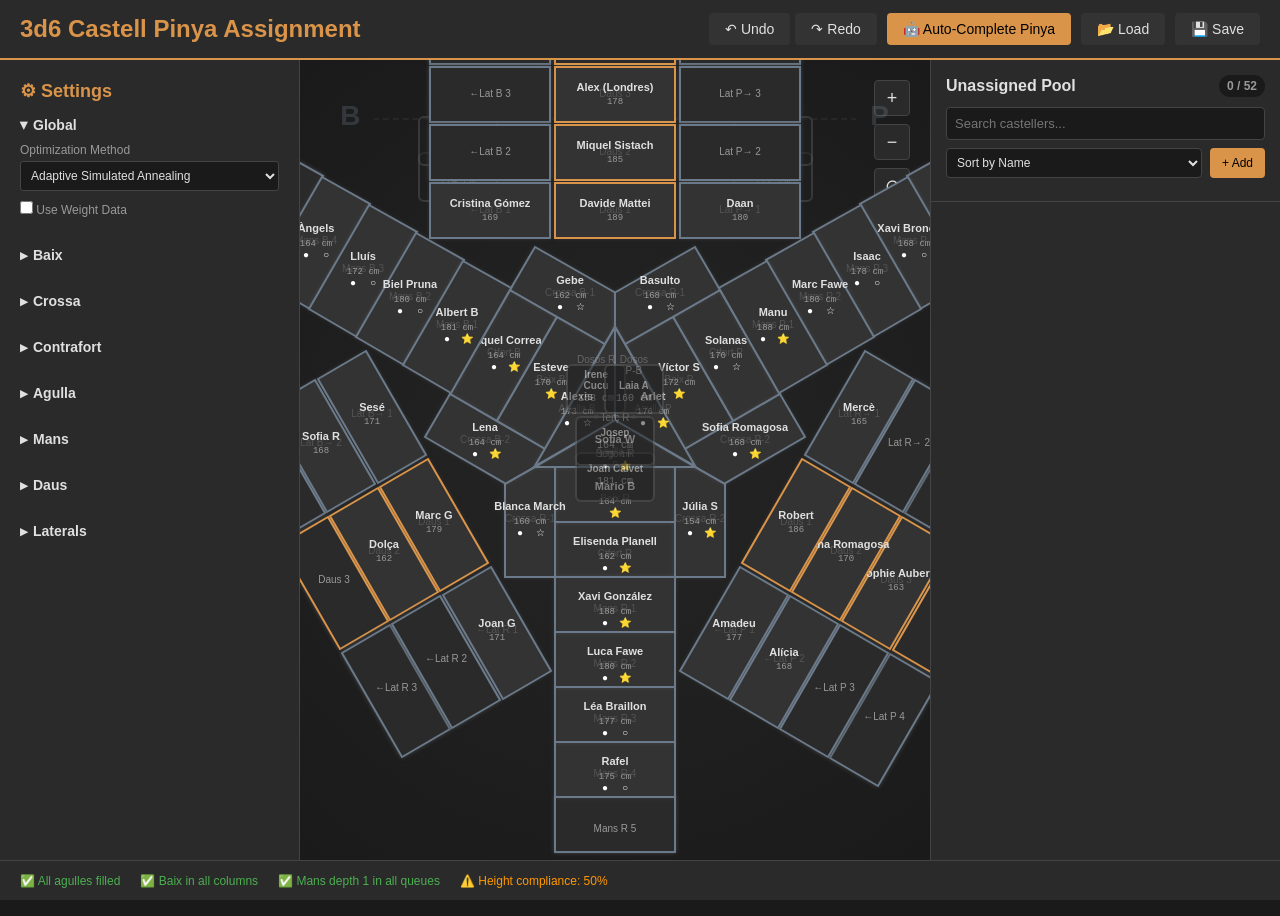
==== commit 06e2c7f1: "First layout version" ====
--- a/pinya-layout.html
+++ b/pinya-layout.html
@@ -17,9 +17,10 @@
             --success: #4caf50;
             --warning: #ff9800;
             --error: #f44336;
-            --rengla: #4a7c9d;
-            --plena: #d9944a;
-            --buida: #6b9d6b;
+            --col: #6b7a8a;
+            --rengla: var(--col);
+            --plena: var(--col);
+            --buida: var(--col);
         }
 
         * {
@@ -248,21 +249,24 @@
             font-size: 10px;
         }
         
-        .slot:not(.tronc):not(.queue-slot):hover {
+        .slot:not(.tronc):hover {
             transform: scale(1.03);
             border-color: var(--accent);
-            box-shadow: 0 0 8px rgba(217, 148, 74, 0.3);
-        }
-        
-        .slot.queue-slot:hover {
-            border-color: var(--accent);
-            box-shadow: 0 0 6px rgba(217, 148, 74, 0.3);
+            box-shadow: 0 0 6px rgba(255, 255, 255, 0.08);
         }
 
         .slot.dragging-over {
             border-color: var(--accent);
             background: rgba(217, 148, 74, 0.1);
             transform: scale(1.05);
+        }
+
+        .slot.drag-replace {
+            border-color: var(--accent);
+            border-style: solid;
+            background: rgba(217, 148, 74, 0.08);
+            transform: scale(1.03);
+            box-shadow: 0 0 8px rgba(217, 148, 74, 0.5);
         }
 
         .slot.drag-invalid {
@@ -620,25 +624,22 @@
         /* === RENGLA column (bottom center, x=50%) === */
         .slot.terc-rengla   { left: 50%; top: 44.5%; transform: translateX(-50%); width: 80px; height: 35px; }
         .slot.segon-rengla  { left: 50%; top: 49%;   transform: translateX(-50%); width: 80px; height: 35px; }
-        .slot.crossa-rengla-1 { left: 42.5%; top: 59%; transform: translateX(-50%); width: 50px; height: 60px; }
+        /* crossa-rengla are now SVG crossa-wrappers (see below) */
         /* baix-rengla is now an SVG baix-wrapper (see below) */
-        .slot.crossa-rengla-2 { left: 57.5%; top: 59%; transform: translateX(-50%); width: 50px; height: 60px; }
         /* contrafort-rengla is now an SVG contrafort-wrapper (see below) */
 
         /* === BUIDA column (upper left, x=25%) === */
         .slot.terc-buida   { left: 25%; top: 7%;    transform: translateX(-50%); width: 80px; height: 35px; }
         .slot.segon-buida  { left: 25%; top: 11.5%; transform: translateX(-50%); width: 80px; height: 35px; }
-        .slot.crossa-buida-1 { left: 17.5%; top: 23%; transform: translateX(-50%); width: 50px; height: 60px; }
+        /* crossa-buida are now SVG crossa-wrappers (see below) */
         /* baix-buida is now an SVG baix-wrapper (see below) */
-        .slot.crossa-buida-2 { left: 32.5%; top: 23%; transform: translateX(-50%); width: 50px; height: 60px; }
         /* contrafort-buida is now an SVG contrafort-wrapper (see below) */
 
         /* === PLENA column (upper right, x=75%) === */
         .slot.terc-plena   { left: 75%; top: 7%;    transform: translateX(-50%); width: 80px; height: 35px; }
         .slot.segon-plena  { left: 75%; top: 11.5%; transform: translateX(-50%); width: 80px; height: 35px; }
-        .slot.crossa-plena-1 { left: 67.5%; top: 23%; transform: translateX(-50%); width: 50px; height: 60px; }
+        /* crossa-plena are now SVG crossa-wrappers (see below) */
         /* baix-plena is now an SVG baix-wrapper (see below) */
-        .slot.crossa-plena-2 { left: 82.5%; top: 23%; transform: translateX(-50%); width: 50px; height: 60px; }
         /* contrafort-plena is now an SVG contrafort-wrapper (see below) */
 
         /* === AGULLA — SVG triangles forming a bigger equilateral triangle (center) ===
@@ -661,17 +662,24 @@
             transition: filter 0.2s;
         }
         .agulla-wrapper:hover .agulla-triangle {
-            filter: drop-shadow(0 0 6px var(--accent));
+            filter: drop-shadow(0 0 4px rgba(255, 255, 255, 0.12));
         }
         .agulla-wrapper.filled .agulla-triangle polygon {
             fill: var(--bg-card-hover);
         }
         .agulla-wrapper.filled .agulla-triangle {
-            filter: drop-shadow(0 0 3px var(--accent));
+            filter: drop-shadow(0 0 2px rgba(255, 255, 255, 0.08));
         }
         .agulla-wrapper.dragging-over .agulla-triangle polygon {
             stroke-dasharray: 6 3;
             stroke-width: 3;
+        }
+        .agulla-wrapper.drag-replace .agulla-triangle polygon {
+            stroke: var(--accent);
+            stroke-width: 3;
+        }
+        .agulla-wrapper.drag-replace .agulla-triangle {
+            filter: drop-shadow(0 0 8px rgba(217, 148, 74, 0.5));
         }
         .agulla-triangle .slot-label {
             fill: var(--text-dim);
@@ -738,17 +746,24 @@
             transition: filter 0.2s;
         }
         .baix-wrapper:hover .baix-rect {
-            filter: drop-shadow(0 0 6px var(--accent));
+            filter: drop-shadow(0 0 4px rgba(255, 255, 255, 0.12));
         }
         .baix-wrapper.filled .baix-rect polygon {
             fill: var(--bg-card-hover);
         }
         .baix-wrapper.filled .baix-rect {
-            filter: drop-shadow(0 0 3px var(--accent));
+            filter: drop-shadow(0 0 2px rgba(255, 255, 255, 0.08));
         }
         .baix-wrapper.dragging-over .baix-rect polygon {
             stroke-dasharray: 6 3;
             stroke-width: 3;
+        }
+        .baix-wrapper.drag-replace .baix-rect polygon {
+            stroke: var(--accent);
+            stroke-width: 3;
+        }
+        .baix-wrapper.drag-replace .baix-rect {
+            filter: drop-shadow(0 0 8px rgba(217, 148, 74, 0.5));
         }
         .baix-rect .slot-label {
             fill: var(--text-dim);
@@ -810,17 +825,24 @@
             transition: filter 0.2s;
         }
         .contrafort-wrapper:hover .contrafort-rect {
-            filter: drop-shadow(0 0 6px var(--accent));
+            filter: drop-shadow(0 0 4px rgba(255, 255, 255, 0.12));
         }
         .contrafort-wrapper.filled .contrafort-rect polygon {
             fill: var(--bg-card-hover);
         }
         .contrafort-wrapper.filled .contrafort-rect {
-            filter: drop-shadow(0 0 3px var(--accent));
+            filter: drop-shadow(0 0 2px rgba(255, 255, 255, 0.08));
         }
         .contrafort-wrapper.dragging-over .contrafort-rect polygon {
             stroke-dasharray: 6 3;
             stroke-width: 3;
+        }
+        .contrafort-wrapper.drag-replace .contrafort-rect polygon {
+            stroke: var(--accent);
+            stroke-width: 3;
+        }
+        .contrafort-wrapper.drag-replace .contrafort-rect {
+            filter: drop-shadow(0 0 8px rgba(217, 148, 74, 0.5));
         }
         .contrafort-rect .slot-label {
             fill: var(--text-dim);
@@ -865,6 +887,106 @@
             height: 133px;
         }
 
+        /* === CROSSA — SVG rectangles flanking the combined baix+contrafort short sides ===
+           Each crossa spans the full height of baix+contrafort (~110px).
+           Long side of crossa touches the short side of the combined baix+contrafort strip.
+           Two crosses per column: one on each lateral side of the strip.  */
+
+        .crossa-wrapper {
+            position: absolute;
+            cursor: pointer;
+            z-index: 9;
+        }
+        .crossa-wrapper .crossa-rect {
+            display: block;
+            overflow: visible;
+            filter: drop-shadow(0 0 2px var(--border));
+            transition: filter 0.2s;
+        }
+        .crossa-wrapper:hover .crossa-rect {
+            filter: drop-shadow(0 0 4px rgba(255, 255, 255, 0.12));
+        }
+        .crossa-wrapper.filled .crossa-rect polygon {
+            fill: var(--bg-card-hover);
+        }
+        .crossa-wrapper.filled .crossa-rect {
+            filter: drop-shadow(0 0 2px rgba(255, 255, 255, 0.08));
+        }
+        .crossa-wrapper.dragging-over .crossa-rect polygon {
+            stroke-dasharray: 6 3;
+            stroke-width: 3;
+        }
+        .crossa-wrapper.drag-replace .crossa-rect polygon {
+            stroke: var(--accent);
+            stroke-width: 3;
+        }
+        .crossa-wrapper.drag-replace .crossa-rect {
+            filter: drop-shadow(0 0 8px rgba(217, 148, 74, 0.5));
+        }
+        .crossa-rect .slot-label {
+            fill: var(--text-dim);
+            font-size: 10px;
+            pointer-events: none;
+        }
+        .crossa-rect .slot-name {
+            fill: var(--text);
+            font-size: 11px;
+            font-weight: bold;
+            pointer-events: none;
+        }
+        .crossa-rect .slot-height {
+            fill: var(--text-dim);
+            font-size: 9px;
+            pointer-events: none;
+        }
+        .crossa-rect .indicator-text {
+            font-size: 10px;
+            pointer-events: none;
+        }
+
+        /* Rengla — left crossa (horizontal rect, left of baix+contrafort) */
+        .crossa-wrapper.crossa-rengla-0 {
+            left: calc(50% - 110px);
+            top: calc(45% + 47px);
+            width: 50px;
+            height: 110px;
+        }
+        /* Rengla — right crossa (horizontal rect, right of baix+contrafort) */
+        .crossa-wrapper.crossa-rengla-1 {
+            left: calc(50% + 60px);
+            top: calc(45% + 47px);
+            width: 50px;
+            height: 110px;
+        }
+        /* Buida — upper crossa (outward from upper short side) */
+        .crossa-wrapper.crossa-buida-0 {
+            left: calc(50% - 105px);
+            top: calc(45% - 173px);
+            width: 120px;
+            height: 97px;
+        }
+        /* Buida — lower crossa (outward from lower short side) */
+        .crossa-wrapper.crossa-buida-1 {
+            left: calc(50% - 190px);
+            top: calc(45% - 26px);
+            width: 120px;
+            height: 98px;
+        }
+        /* Plena — upper crossa (outward from upper short side) */
+        .crossa-wrapper.crossa-plena-0 {
+            left: calc(50% - 15px);
+            top: calc(45% - 173px);
+            width: 120px;
+            height: 97px;
+        }
+        /* Plena — lower crossa (outward from lower short side) */
+        .crossa-wrapper.crossa-plena-1 {
+            left: calc(50% + 70px);
+            top: calc(45% - 26px);
+            width: 120px;
+            height: 98px;
+        }
+
         /* === DOSOS (pom — center of triangle) === */
         .slot.dosos-1 { left: 47%; top: 38%; transform: translateX(-50%); width: 60px; height: 35px; }
         .slot.dosos-2 { left: 53%; top: 38%; transform: translateX(-50%); width: 60px; height: 35px; }
@@ -886,17 +1008,77 @@
             transition: filter 0.2s;
         }
         .mans-wrapper:hover .mans-rect {
-            filter: drop-shadow(0 0 6px var(--accent));
+            filter: drop-shadow(0 0 4px rgba(255, 255, 255, 0.12));
         }
         .mans-wrapper.filled .mans-rect polygon {
             fill: var(--bg-card-hover);
         }
         .mans-wrapper.filled .mans-rect {
-            filter: drop-shadow(0 0 3px var(--accent));
+            filter: drop-shadow(0 0 2px rgba(255, 255, 255, 0.08));
         }
         .mans-wrapper.dragging-over .mans-rect polygon {
             stroke-dasharray: 6 3;
             stroke-width: 3;
+        }
+        /* Mans drag action feedback — substitute mode */
+        .mans-wrapper.drag-substitute .mans-rect polygon {
+            stroke: var(--accent);
+            stroke-width: 3;
+        }
+        .mans-wrapper.drag-substitute .mans-rect {
+            filter: drop-shadow(0 0 8px rgba(217, 148, 74, 0.5));
+        }
+        /* Mans drag action feedback — insert mode */
+        .mans-wrapper.drag-insert .mans-rect polygon {
+            stroke: var(--success);
+            stroke-width: 3;
+            stroke-dasharray: 8 4;
+        }
+        .mans-wrapper.drag-insert .mans-rect {
+            filter: drop-shadow(0 0 8px rgba(76, 175, 80, 0.5));
+        }
+        /* Mans insert indicator line */
+        .mans-insert-line {
+            position: absolute;
+            background: var(--success);
+            border-radius: 2px;
+            pointer-events: none;
+            z-index: 30;
+            opacity: 0;
+            transition: opacity 0.15s;
+            box-shadow: 0 0 8px var(--success), 0 0 16px rgba(76, 175, 80, 0.3);
+        }
+        .mans-insert-line.visible {
+            opacity: 1;
+        }
+        /* Mans drag action label */
+        .mans-drag-label {
+            position: absolute;
+            top: -18px;
+            left: 50%;
+            background: var(--bg-dark);
+            padding: 2px 8px;
+            border-radius: 3px;
+            font-size: 10px;
+            font-weight: 600;
+            white-space: nowrap;
+            pointer-events: none;
+            z-index: 31;
+            opacity: 0;
+            transition: opacity 0.15s;
+            transform: translateX(-50%);
+        }
+        .mans-wrapper.drag-substitute .mans-drag-label,
+        .mans-wrapper.drag-insert .mans-drag-label {
+            opacity: 1;
+        }
+        .mans-wrapper.drag-substitute .mans-drag-label {
+            color: var(--accent);
+            border: 1px solid var(--accent);
+        }
+        .mans-wrapper.drag-insert .mans-drag-label {
+            color: var(--success);
+            border: 1px solid var(--success);
         }
         .mans-rect .slot-label {
             fill: var(--text-dim);
@@ -919,76 +1101,92 @@
             pointer-events: none;
         }
 
-        /* DAUS queues — between adjacent columns (no rotation) */
-        .queue-daus-rp {
-            left: 66%; top: 44%;
+        /* === MATRIX — SVG slot wrappers (laterals + daus) between columns === */
+        .matrix-slot-wrapper {
+            position: absolute;
+            cursor: pointer;
+            z-index: 6;
+        }
+        .matrix-slot-wrapper .matrix-slot-rect {
+            display: block;
+            overflow: visible;
+            filter: drop-shadow(0 0 2px var(--border));
+            transition: filter 0.2s;
+        }
+        .matrix-slot-wrapper:hover .matrix-slot-rect {
+            filter: drop-shadow(0 0 4px rgba(255, 255, 255, 0.12));
+        }
+        .matrix-slot-wrapper.filled .matrix-slot-rect polygon {
+            fill: var(--bg-card-hover);
+        }
+        .matrix-slot-wrapper.filled .matrix-slot-rect {
+            filter: drop-shadow(0 0 2px rgba(255, 255, 255, 0.08));
+        }
+        .matrix-slot-wrapper.dragging-over .matrix-slot-rect polygon {
+            stroke-dasharray: 6 3;
+            stroke-width: 3;
+        }
+        .matrix-slot-wrapper.drag-substitute .matrix-slot-rect polygon {
+            stroke: var(--accent);
+            stroke-width: 3;
+        }
+        .matrix-slot-wrapper.drag-substitute .matrix-slot-rect {
+            filter: drop-shadow(0 0 8px rgba(217, 148, 74, 0.5));
+        }
+        .matrix-slot-wrapper.drag-insert .matrix-slot-rect polygon {
+            stroke: var(--success);
+            stroke-width: 3;
+            stroke-dasharray: 8 4;
+        }
+        .matrix-slot-wrapper.drag-insert .matrix-slot-rect {
+            filter: drop-shadow(0 0 8px rgba(76, 175, 80, 0.5));
+        }
+        .matrix-slot-rect .slot-label {
+            fill: var(--text-dim);
+            font-size: 10px;
+            pointer-events: none;
+        }
+        .matrix-slot-rect .slot-name {
+            fill: var(--text);
+            font-size: 11px;
+            font-weight: bold;
+            pointer-events: none;
+        }
+        .matrix-slot-rect .slot-height {
+            fill: var(--text-dim);
+            font-size: 9px;
+            pointer-events: none;
+        }
+        .matrix-slot-rect .indicator-text {
+            font-size: 10px;
+            pointer-events: none;
+        }
+        /* Matrix drag action label */
+        .matrix-slot-wrapper .matrix-drag-label {
+            position: absolute;
+            top: -18px;
+            left: 50%;
+            background: var(--bg-dark);
+            padding: 2px 8px;
+            border-radius: 3px;
+            font-size: 10px;
+            font-weight: 600;
+            white-space: nowrap;
+            pointer-events: none;
+            z-index: 31;
+            opacity: 0;
+            transition: opacity 0.15s;
             transform: translateX(-50%);
         }
-        .queue-daus-pb {
-            left: 50%; top: 7%;
-            transform: translateX(-50%);
-        }
-        .queue-daus-br {
-            left: 34%; top: 44%;
-            transform: translateX(-50%);
-        }
-
-        /* LATERALS queues — flanking each column (no rotation) */
-        .queue-laterals-rengla-left  { left: 33%; top: 63%; transform: translateX(-50%); }
-        .queue-laterals-rengla-right { left: 67%; top: 63%; transform: translateX(-50%); }
-        .queue-laterals-plena-left   { left: 59%; top: 27%; transform: translateX(-50%); }
-        .queue-laterals-plena-right  { left: 91%; top: 27%; transform: translateX(-50%); }
-        .queue-laterals-buida-left   { left:  9%; top: 27%; transform: translateX(-50%); }
-        .queue-laterals-buida-right  { left: 41%; top: 27%; transform: translateX(-50%); }
-
-        .queue-slot {
-            margin-bottom: 3px;
-            width: 75px;
-            height: 42px;
-            font-size: 10px;
-        }
-
-        .queue-container {
-            position: absolute;
-            display: flex;
-            flex-direction: column;
-            gap: 3px;
-        }
-        
-        .queue-slot .slot-name {
-            font-size: 10px;
-            line-height: 1.1;
-        }
-        
-        .queue-slot .slot-height {
-            font-size: 9px;
-        }
-        
-        .queue-slot .slot-indicators {
-            margin-top: 2px;
-        }
-        
-        .queue-slot .indicator {
-            width: 12px;
-            height: 12px;
-            font-size: 8px;
-        }
-        
-        .queue-container::before {
-            content: attr(data-queue-type) ' ' attr(data-queue-id);
-            position: absolute;
-            top: -20px;
-            left: 50%;
-            transform: translateX(-50%);
-            font-size: 9px;
+        .matrix-slot-wrapper.drag-substitute .matrix-drag-label {
+            opacity: 1;
             color: var(--accent);
-            opacity: 0.4;
-            text-transform: uppercase;
-            letter-spacing: 0.5px;
-            white-space: nowrap;
-            background: var(--bg-dark);
-            padding: 2px 6px;
-            border-radius: 3px;
+            border: 1px solid var(--accent);
+        }
+        .matrix-slot-wrapper.drag-insert .matrix-drag-label {
+            opacity: 1;
+            color: var(--success);
+            border: 1px solid var(--success);
         }
         
         .column-label {
@@ -1005,21 +1203,21 @@
             left: 50%;
             top: 96%;
             transform: translateX(-50%);
-            color: var(--rengla);
+            color: var(--col);
         }
         
         .label-plena {
             left: 92%;
             top: 5%;
             transform: translateX(-50%);
-            color: var(--plena);
+            color: var(--col);
         }
         
         .label-buida {
             left: 8%;
             top: 5%;
             transform: translateX(-50%);
-            color: var(--buida);
+            color: var(--col);
         }
         
         /* Triangle guide */
@@ -1046,26 +1244,7 @@
             clip-path: polygon(50% 100%, 10% 0%, 90% 0%);
         }
 
-        .queue-add-btn {
-            width: 75px;
-            height: 28px;
-            background: var(--bg-dark);
-            border: 1px dashed var(--border);
-            border-radius: 4px;
-            color: var(--text-dim);
-            cursor: pointer;
-            display: flex;
-            align-items: center;
-            justify-content: center;
-            font-size: 18px;
-            margin-top: 4px;
-            transition: all 0.2s;
-        }
-
-        .queue-add-btn:hover {
-            border-color: var(--accent);
-            color: var(--accent);
-        }
+
 
         /* Scrollbar styling */
         ::-webkit-scrollbar {
@@ -1430,6 +1609,88 @@
             }
         };
 
+        /* Per-matrix geometry for SVG slot wrappers (laterals + daus).
+           Each matrix sits in the gap between two adjacent columns,
+           growing outward from the center of the pinya.
+           originX/Y: center of first-row middle-column cell (offset from 50%/45%).
+           outX/Y: unit outward direction (depth stacking).
+           edgeX/Y: unit along-edge direction (col 0 → col 2).
+           depthSpacing/colSpacing: px between rows/columns.
+           w/h/viewBox/points: SVG wrapper dimensions and parallelogram polygon. */
+        const MATRIX_GEOMETRY = {
+            'R\u2194P': {
+                outX: 0.866, outY: 0.5,
+                edgeX: -0.5, edgeY: 0.866,
+                originX: 181, originY: 105,
+                depthSpacing: 58,
+                colSpacing: 125,
+                w: 108, h: 132,
+                viewBox: '0 0 108 132',
+                points: '60,0 108,28 48,132 0,104',
+                textX: 54, textY: 66,
+                strokeColors: ['var(--rengla)', 'var(--accent)', 'var(--plena)']
+            },
+            'P\u2194B': {
+                outX: 0, outY: -1,
+                edgeX: -1, edgeY: 0,
+                originX: 0, originY: -210,
+                depthSpacing: 58,
+                colSpacing: 125,
+                w: 120, h: 55,
+                viewBox: '0 0 120 55',
+                points: '0,0 120,0 120,55 0,55',
+                textX: 60, textY: 30,
+                strokeColors: ['var(--plena)', 'var(--accent)', 'var(--buida)']
+            },
+            'B\u2194R': {
+                outX: -0.866, outY: 0.5,
+                edgeX: 0.5, edgeY: 0.866,
+                originX: -181, originY: 105,
+                depthSpacing: 58,
+                colSpacing: 125,
+                w: 108, h: 132,
+                viewBox: '0 0 108 132',
+                points: '48,0 108,104 60,132 0,28',
+                textX: 54, textY: 66,
+                strokeColors: ['var(--buida)', 'var(--accent)', 'var(--rengla)']
+            }
+        };
+
+        /* Matrix configs: fused laterals + daus between each pair of columns.
+           Each matrix has 3 columns: lateral-left, daus, lateral-right. */
+        const MATRIX_CONFIGS = [
+            {
+                id: 'R↔P',
+                label: 'R ↔ P',
+                columns: [
+                    { queueType: 'laterals', queueId: 'Rengla-right', header: 'Lat R→' },
+                    { queueType: 'daus', queueId: 'R↔P', header: 'Daus' },
+                    { queueType: 'laterals', queueId: 'Plena-left', header: '←Lat P' }
+                ],
+                cssClass: 'matrix-rp'
+            },
+            {
+                id: 'P↔B',
+                label: 'P ↔ B',
+                columns: [
+                    { queueType: 'laterals', queueId: 'Plena-right', header: 'Lat P→' },
+                    { queueType: 'daus', queueId: 'P↔B', header: 'Daus' },
+                    { queueType: 'laterals', queueId: 'Buida-left', header: '←Lat B' }
+                ],
+                cssClass: 'matrix-pb'
+            },
+            {
+                id: 'B↔R',
+                label: 'B ↔ R',
+                columns: [
+                    { queueType: 'laterals', queueId: 'Buida-right', header: 'Lat B→' },
+                    { queueType: 'daus', queueId: 'B↔R', header: 'Daus' },
+                    { queueType: 'laterals', queueId: 'Rengla-left', header: '←Lat R' }
+                ],
+                cssClass: 'matrix-br'
+            }
+        ];
+
         class AppState {
             constructor() {
                 this.castellers = [];
@@ -1451,6 +1712,7 @@
                 this.zoom = 1;
                 this.draggedElement = null;
                 this.draggedCasteller = null;
+                this.dragSourcePosId = null;
             }
 
             loadSampleData() {
@@ -1524,14 +1786,10 @@
             removeFromSlot(positionId) {
                 const [posType, col, idx] = this.parsePositionId(positionId);
                 
-                if (posType === 'mans') {
+                if (['mans', 'daus', 'laterals'].includes(posType)) {
                     // Stack behavior: splice out and shift everyone behind forward
-                    if (this.assignments.mans[col] && idx < this.assignments.mans[col].length) {
-                        this.assignments.mans[col].splice(idx, 1);
-                    }
-                } else if (['daus', 'laterals'].includes(posType)) {
-                    if (this.assignments[posType][col] && this.assignments[posType][col][idx]) {
-                        this.assignments[posType][col][idx] = [null];
+                    if (this.assignments[posType]?.[col] && idx < this.assignments[posType][col].length) {
+                        this.assignments[posType][col].splice(idx, 1);
                     }
                 } else {
                     if (this.assignments[posType][col]) {
@@ -1549,18 +1807,10 @@
                     for (const [col, val] of Object.entries(cols)) {
                         if (Array.isArray(val)) {
                             if (val.length > 0 && Array.isArray(val[0])) {
-                                // Queue position — use splice for mans to implement stack shift
-                                if (posType === 'mans') {
-                                    for (let i = val.length - 1; i >= 0; i--) {
-                                        if (val[i][0] === name) {
-                                            val.splice(i, 1);
-                                        }
-                                    }
-                                } else {
-                                    for (let i = 0; i < val.length; i++) {
-                                        if (val[i][0] === name) {
-                                            val[i] = [null];
-                                        }
+                                // Queue position — splice for stack shift (all queue types)
+                                for (let i = val.length - 1; i >= 0; i--) {
+                                    if (val[i][0] === name) {
+                                        val.splice(i, 1);
                                     }
                                 }
                             } else {
@@ -1792,13 +2042,7 @@
                 { id: 'dosos-Rengla-0', type: 'dosos', col: 'Rengla', label: 'Dosos R', class: 'dosos-1 tronc', readOnly: true },
                 { id: 'dosos-Plena-Buida-0', type: 'dosos', col: 'Plena-Buida', label: 'Dosos P-B', class: 'dosos-2 tronc', readOnly: true },
                 
-                // CROSSA
-                { id: 'crossa-Rengla-0', type: 'crossa', col: 'Rengla', idx: 0, label: 'Crossa R-1', class: 'crossa-rengla-1 col-rengla' },
-                { id: 'crossa-Rengla-1', type: 'crossa', col: 'Rengla', idx: 1, label: 'Crossa R-2', class: 'crossa-rengla-2 col-rengla' },
-                { id: 'crossa-Plena-0', type: 'crossa', col: 'Plena', idx: 0, label: 'Crossa P-1', class: 'crossa-plena-1 col-plena' },
-                { id: 'crossa-Plena-1', type: 'crossa', col: 'Plena', idx: 1, label: 'Crossa P-2', class: 'crossa-plena-2 col-plena' },
-                { id: 'crossa-Buida-0', type: 'crossa', col: 'Buida', idx: 0, label: 'Crossa B-1', class: 'crossa-buida-1 col-buida' },
-                { id: 'crossa-Buida-1', type: 'crossa', col: 'Buida', idx: 1, label: 'Crossa B-2', class: 'crossa-buida-2 col-buida' },
+                // CROSSA — now SVG crossa-wrapper (see below)
                 
                 // CONTRAFORT — now SVG contrafort-wrapper (see below)
                 
@@ -2019,18 +2263,101 @@
                 container.appendChild(wrapper);
             });
 
+            // CROSSA — SVG rectangles flanking the combined baix+contrafort short sides
+            const crossaConfigs = [
+                {
+                    id: 'crossa-Rengla-0', col: 'Rengla', label: 'Crossa R-1',
+                    cls: 'crossa-rengla-0 col-rengla',
+                    viewBox: '0 0 50 110',
+                    points: '0,0 50,0 50,110 0,110',
+                    stroke: 'var(--rengla)',
+                    textX: 25, textY: 55
+                },
+                {
+                    id: 'crossa-Rengla-1', col: 'Rengla', label: 'Crossa R-2',
+                    cls: 'crossa-rengla-1 col-rengla',
+                    viewBox: '0 0 50 110',
+                    points: '0,0 50,0 50,110 0,110',
+                    stroke: 'var(--rengla)',
+                    textX: 25, textY: 55
+                },
+                {
+                    id: 'crossa-Buida-0', col: 'Buida', label: 'Crossa B-1',
+                    cls: 'crossa-buida-0 col-buida',
+                    viewBox: '0 0 120 97',
+                    points: '120,54 25,0 0,43 95,97',
+                    stroke: 'var(--buida)',
+                    textX: 60, textY: 49
+                },
+                {
+                    id: 'crossa-Buida-1', col: 'Buida', label: 'Crossa B-2',
+                    cls: 'crossa-buida-1 col-buida',
+                    viewBox: '0 0 120 98',
+                    points: '95,98 0,43 25,0 120,55',
+                    stroke: 'var(--buida)',
+                    textX: 60, textY: 49
+                },
+                {
+                    id: 'crossa-Plena-0', col: 'Plena', label: 'Crossa P-1',
+                    cls: 'crossa-plena-0 col-plena',
+                    viewBox: '0 0 120 97',
+                    points: '0,54 95,0 120,43 25,97',
+                    stroke: 'var(--plena)',
+                    textX: 60, textY: 49
+                },
+                {
+                    id: 'crossa-Plena-1', col: 'Plena', label: 'Crossa P-2',
+                    cls: 'crossa-plena-1 col-plena',
+                    viewBox: '0 0 120 98',
+                    points: '25,98 120,43 95,0 0,55',
+                    stroke: 'var(--plena)',
+                    textX: 60, textY: 49
+                }
+            ];
+            crossaConfigs.forEach(cfg => {
+                const wrapper = document.createElement('div');
+                wrapper.className = `crossa-wrapper ${cfg.cls}`;
+                wrapper.dataset.positionId = cfg.id;
+                wrapper.dataset.positionType = 'crossa';
+                wrapper.dataset.readOnly = 'false';
+
+                const svg = document.createElementNS('http://www.w3.org/2000/svg', 'svg');
+                svg.setAttribute('class', 'crossa-rect');
+                svg.setAttribute('viewBox', cfg.viewBox);
+                svg.setAttribute('width', '100%');
+                svg.setAttribute('height', '100%');
+
+                const poly = document.createElementNS('http://www.w3.org/2000/svg', 'polygon');
+                poly.setAttribute('points', cfg.points);
+                poly.setAttribute('fill', 'var(--bg-card)');
+                poly.setAttribute('stroke', cfg.stroke);
+                poly.setAttribute('stroke-width', '2');
+                svg.appendChild(poly);
+
+                const label = document.createElementNS('http://www.w3.org/2000/svg', 'text');
+                label.setAttribute('x', cfg.textX);
+                label.setAttribute('y', cfg.textY);
+                label.setAttribute('text-anchor', 'middle');
+                label.setAttribute('class', 'slot-label');
+                label.textContent = cfg.label;
+                svg.appendChild(label);
+
+                const content = document.createElementNS('http://www.w3.org/2000/svg', 'g');
+                content.setAttribute('class', 'slot-content');
+                svg.appendChild(content);
+
+                wrapper.appendChild(svg);
+
+                wrapper.addEventListener('dragover', handleDragOver);
+                wrapper.addEventListener('drop', handleDrop);
+                wrapper.addEventListener('dragleave', handleDragLeave);
+                wrapper.addEventListener('click', () => showSmartSuggestions(cfg.id));
+
+                container.appendChild(wrapper);
+            });
+
             // Mans queues are created dynamically by rebuildMansQueues() in updateAllSlots()
-
-            createQueueContainer(container, 'daus', 'R↔P', 'queue-daus-rp', 'col-rengla');
-            createQueueContainer(container, 'daus', 'P↔B', 'queue-daus-pb', 'col-plena');
-            createQueueContainer(container, 'daus', 'B↔R', 'queue-daus-br', 'col-buida');
-
-            createQueueContainer(container, 'laterals', 'Rengla-left', 'queue-laterals-rengla-left', 'col-rengla');
-            createQueueContainer(container, 'laterals', 'Rengla-right', 'queue-laterals-rengla-right', 'col-rengla');
-            createQueueContainer(container, 'laterals', 'Plena-left', 'queue-laterals-plena-left', 'col-plena');
-            createQueueContainer(container, 'laterals', 'Plena-right', 'queue-laterals-plena-right', 'col-plena');
-            createQueueContainer(container, 'laterals', 'Buida-left', 'queue-laterals-buida-left', 'col-buida');
-            createQueueContainer(container, 'laterals', 'Buida-right', 'queue-laterals-buida-right', 'col-buida');
+            // Matrix queues (laterals + daus) are created dynamically by rebuildMatrixQueues()
         }
 
         function createSlot(config) {
@@ -2055,92 +2382,200 @@
             return slot;
         }
 
-        function createQueueContainer(parent, queueType, queueId, className, colClass) {
-            const container = document.createElement('div');
-            container.className = `queue-container ${className}`;
-            container.dataset.queueType = queueType;
-            container.dataset.queueId = queueId;
-
-            // Get max depth from config
-            const maxDepth = state.config.queues[queueType]?.max_depth || 4;
-
-            // Create initial slots based on existing assignments or default depth
-            const existing = state.assignments[queueType]?.[queueId] || [];
-            const depth = Math.max(existing.length, 1);
-
-            for (let i = 0; i < depth; i++) {
-                const slot = createQueueSlot(queueType, queueId, i, colClass);
-                container.appendChild(slot);
-            }
-
-            // Add button to add more depth
-            if (depth < maxDepth) {
-                const addBtn = document.createElement('button');
-                addBtn.className = 'queue-add-btn';
-                addBtn.textContent = '+';
-                addBtn.title = `Add depth ${depth + 1}`;
-                addBtn.onclick = () => addQueueDepth(queueType, queueId);
-                container.appendChild(addBtn);
-            }
-
-            parent.appendChild(container);
-        }
-
-        function createQueueSlot(queueType, queueId, depth, colClass) {
-            const slot = document.createElement('div');
-            slot.className = `slot queue-slot ${colClass}`;
-            const posId = `${queueType}-${queueId}-${depth}`;
-            slot.dataset.positionId = posId;
-            slot.dataset.positionType = queueType;
-            
-            slot.addEventListener('dragover', handleDragOver);
-            slot.addEventListener('drop', handleDrop);
-            slot.addEventListener('dragleave', handleDragLeave);
-            slot.addEventListener('click', () => showSmartSuggestions(posId));
-
-            const label = document.createElement('div');
-            label.className = 'slot-label';
-            label.textContent = `${depth + 1}`;
-            slot.appendChild(label);
-
-            return slot;
-        }
-
-        function addQueueDepth(queueType, queueId) {
-            const container = document.querySelector(`[data-queue-type="${queueType}"][data-queue-id="${queueId}"]`);
-            if (!container) return;
-
-            const slots = container.querySelectorAll('.queue-slot');
-            const newDepth = slots.length;
-            const maxDepth = state.config.queues[queueType]?.max_depth || 4;
-
-            if (newDepth >= maxDepth) {
-                showToast(`Maximum depth (${maxDepth}) reached for ${queueType}`);
-                return;
-            }
-
-            // Get column class
-            const colClass = slots[0]?.className.match(/col-\w+/)?.[0] || '';
-
-            // Create new slot
-            const newSlot = createQueueSlot(queueType, queueId, newDepth, colClass);
-
-            // Insert before add button
-            const addBtn = container.querySelector('.queue-add-btn');
-            container.insertBefore(newSlot, addBtn);
-
-            // Initialize assignment array if needed
-            if (!state.assignments[queueType][queueId]) {
-                state.assignments[queueType][queueId] = [];
-            }
-            state.assignments[queueType][queueId].push([null]);
-
-            // Hide add button if max depth reached
-            if (newDepth + 1 >= maxDepth) {
-                addBtn.style.display = 'none';
-            }
-
-            state.saveHistory(`Added depth ${newDepth + 1} to ${queueType} ${queueId}`);
+        function createQueueContainer() { /* removed — replaced by matrix */ }
+        function createQueueSlot() { /* removed — replaced by matrix */ }
+        function addQueueDepth() { /* removed — replaced by matrix */ }
+
+        // ============================================================
+        // MATRIX QUEUES — fused laterals + daus between columns
+        // ============================================================
+
+        function rebuildMatrixQueues() {
+            const container = document.getElementById('canvasInner');
+
+            // Remove old matrix slot wrappers, legacy containers, and old insert line
+            container.querySelectorAll('.matrix-slot-wrapper').forEach(el => el.remove());
+            container.querySelectorAll('.matrix-container').forEach(el => el.remove());
+            const oldMatrixLine = container.querySelector('#matrixInsertLine');
+            if (oldMatrixLine) oldMatrixLine.remove();
+
+            MATRIX_CONFIGS.forEach(cfg => {
+                const geo = MATRIX_GEOMETRY[cfg.id];
+                if (!geo) return;
+
+                // Determine max depth across all 3 columns
+                const depths = cfg.columns.map(col => {
+                    const existing = state.assignments[col.queueType]?.[col.queueId] || [];
+                    return existing.length;
+                });
+                const maxDepth = Math.max(...depths, 0) + 1; // +1 for empty drop target row
+
+                // Create SVG wrapper for each cell
+                for (let d = 0; d < maxDepth; d++) {
+                    cfg.columns.forEach((col, colIdx) => {
+                        const wrapper = createMatrixSlotSVG(cfg, geo, col, colIdx, d);
+                        container.appendChild(wrapper);
+                        updateMatrixSlot(`${col.queueType}-${col.queueId}-${d}`);
+                    });
+                }
+            });
+
+            // Create reusable matrix insert line indicator element
+            const matrixLine = document.createElement('div');
+            matrixLine.className = 'mans-insert-line';
+            matrixLine.id = 'matrixInsertLine';
+            container.appendChild(matrixLine);
+        }
+
+        function createMatrixSlotSVG(matrixCfg, geo, col, colIdx, depth) {
+            const posId = `${col.queueType}-${col.queueId}-${depth}`;
+
+            const wrapper = document.createElement('div');
+            wrapper.className = 'matrix-slot-wrapper';
+            wrapper.dataset.positionId = posId;
+            wrapper.dataset.positionType = col.queueType;
+            wrapper.dataset.matrixId = matrixCfg.id;
+            wrapper.dataset.matrixQueueType = col.queueType;
+            wrapper.dataset.matrixQueueId = col.queueId;
+            wrapper.dataset.matrixDepth = String(depth);
+            wrapper.dataset.matrixColIdx = String(colIdx);
+            wrapper.dataset.readOnly = 'false';
+
+            // Compute cell center position (offset from 50%/45%)
+            const colOffset = colIdx - 1; // -1, 0, +1 for the three columns
+            const cx = geo.originX + colOffset * geo.colSpacing * geo.edgeX + depth * geo.depthSpacing * geo.outX;
+            const cy = geo.originY + colOffset * geo.colSpacing * geo.edgeY + depth * geo.depthSpacing * geo.outY;
+
+            // Position wrapper's top-left corner
+            const left = cx - geo.w / 2;
+            const top = cy - geo.h / 2;
+            wrapper.style.left = `calc(50% + ${left}px)`;
+            wrapper.style.top = `calc(45% + ${top}px)`;
+            wrapper.style.width = `${geo.w}px`;
+            wrapper.style.height = `${geo.h}px`;
+
+            // Shallower depth = higher z-index
+            wrapper.style.zIndex = 20 - depth;
+
+            const svg = document.createElementNS('http://www.w3.org/2000/svg', 'svg');
+            svg.setAttribute('class', 'matrix-slot-rect');
+            svg.setAttribute('viewBox', geo.viewBox);
+            svg.setAttribute('width', '100%');
+            svg.setAttribute('height', '100%');
+
+            const poly = document.createElementNS('http://www.w3.org/2000/svg', 'polygon');
+            poly.setAttribute('points', geo.points);
+            poly.setAttribute('fill', 'var(--bg-card)');
+            poly.setAttribute('stroke', geo.strokeColors[colIdx]);
+            poly.setAttribute('stroke-width', '2');
+            svg.appendChild(poly);
+
+            const label = document.createElementNS('http://www.w3.org/2000/svg', 'text');
+            label.setAttribute('x', geo.textX);
+            label.setAttribute('y', geo.textY);
+            label.setAttribute('text-anchor', 'middle');
+            label.setAttribute('class', 'slot-label');
+            label.textContent = `${col.header} ${depth + 1}`;
+            svg.appendChild(label);
+
+            const content = document.createElementNS('http://www.w3.org/2000/svg', 'g');
+            content.setAttribute('class', 'slot-content');
+            svg.appendChild(content);
+
+            wrapper.appendChild(svg);
+
+            // Drag action label (hidden by default, shown during dragover)
+            const dragLabel = document.createElement('div');
+            dragLabel.className = 'matrix-drag-label';
+            wrapper.appendChild(dragLabel);
+
+            wrapper.addEventListener('dragover', handleDragOver);
+            wrapper.addEventListener('drop', handleDrop);
+            wrapper.addEventListener('dragleave', handleDragLeave);
+            wrapper.addEventListener('click', () => showSmartSuggestions(posId));
+
+            return wrapper;
+        }
+
+        function updateMatrixSlot(positionId) {
+            const wrapper = document.querySelector(`.matrix-slot-wrapper[data-position-id="${positionId}"]`);
+            if (!wrapper) return;
+
+            const svg = wrapper.querySelector('.matrix-slot-rect');
+            const name = state.getSlotContent(positionId);
+            const casteller = name ? state.getCasteller(name) : null;
+            const content = svg.querySelector('.slot-content');
+            const label = svg.querySelector('.slot-label');
+
+            // Clear content group
+            content.innerHTML = '';
+
+            // Get text anchor from label
+            const tx = parseFloat(label.getAttribute('x'));
+            const ty = parseFloat(label.getAttribute('y'));
+
+            if (casteller) {
+                wrapper.classList.add('filled');
+                label.setAttribute('opacity', '0.3');
+
+                const nameEl = document.createElementNS('http://www.w3.org/2000/svg', 'text');
+                nameEl.setAttribute('x', tx);
+                nameEl.setAttribute('y', ty - 6);
+                nameEl.setAttribute('text-anchor', 'middle');
+                nameEl.setAttribute('class', 'slot-name');
+                nameEl.textContent = casteller.name;
+                content.appendChild(nameEl);
+
+                const heightEl = document.createElementNS('http://www.w3.org/2000/svg', 'text');
+                heightEl.setAttribute('x', tx);
+                heightEl.setAttribute('y', ty + 7);
+                heightEl.setAttribute('text-anchor', 'middle');
+                heightEl.setAttribute('class', 'slot-height');
+                heightEl.textContent = `${casteller.height}`;
+                content.appendChild(heightEl);
+
+                wrapper.draggable = true;
+                wrapper.ondragstart = handleDragStart;
+                wrapper.ondragend = handleDragEnd;
+            } else {
+                wrapper.classList.remove('filled');
+                wrapper.draggable = false;
+                wrapper.ondragstart = null;
+                wrapper.ondragend = null;
+                label.setAttribute('opacity', '1');
+            }
+        }
+
+        /** Detect whether a drag over a matrix slot should substitute or insert.
+         *  Projects cursor onto the outward direction of the matrix.
+         *  - Center 50% → substitute (replace)
+         *  - Leading 25% (toward center) → insert before
+         *  - Trailing 25% (away from center) → insert after
+         */
+        function getMatrixDropAction(wrapper, e) {
+            const depth = parseInt(wrapper.dataset.matrixDepth);
+            const posId = wrapper.dataset.positionId;
+            const existingName = state.getSlotContent(posId);
+
+            // Empty slot → always substitute (fill)
+            if (!existingName) return { action: 'substitute', insertIndex: null };
+
+            const matrixId = wrapper.dataset.matrixId;
+            const geo = MATRIX_GEOMETRY[matrixId];
+
+            // Get cursor position relative to wrapper center
+            const rect = wrapper.getBoundingClientRect();
+            const cx = e.clientX - (rect.left + rect.width / 2);
+            const cy = e.clientY - (rect.top + rect.height / 2);
+
+            // Project cursor onto outward direction
+            const proj = cx * geo.outX + cy * geo.outY;
+            const halfDepth = geo.depthSpacing / 2;
+            const normalized = proj / halfDepth;
+
+            if (normalized < -0.4) return { action: 'insert', insertIndex: depth };
+            if (normalized > 0.4)  return { action: 'insert', insertIndex: depth + 1 };
+            return { action: 'substitute', insertIndex: null };
         }
 
         // ============================================================
@@ -2168,6 +2603,9 @@
             wrapper.style.width  = `${geo.w}px`;
             wrapper.style.height = `${geo.h}px`;
 
+            // Shallower depth = higher z-index (on top), fixes overlapping grab issue
+            wrapper.style.zIndex = 20 - depth;
+
             const svg = document.createElementNS('http://www.w3.org/2000/svg', 'svg');
             svg.setAttribute('class', 'mans-rect');
             svg.setAttribute('viewBox', geo.viewBox);
@@ -2195,6 +2633,11 @@
 
             wrapper.appendChild(svg);
 
+            // Drag action label (hidden by default, shown during dragover)
+            const dragLabel = document.createElement('div');
+            dragLabel.className = 'mans-drag-label';
+            wrapper.appendChild(dragLabel);
+
             wrapper.addEventListener('dragover', handleDragOver);
             wrapper.addEventListener('drop', handleDrop);
             wrapper.addEventListener('dragleave', handleDragLeave);
@@ -2206,8 +2649,10 @@
         function rebuildMansQueues() {
             const container = document.getElementById('canvasInner');
 
-            // Remove all existing mans wrappers
+            // Remove all existing mans wrappers and old insert line
             container.querySelectorAll('.mans-wrapper').forEach(el => el.remove());
+            const oldLine = container.querySelector('.mans-insert-line');
+            if (oldLine) oldLine.remove();
 
             ['Rengla', 'Plena', 'Buida'].forEach(col => {
                 const existing = state.assignments.mans?.[col] || [];
@@ -2220,6 +2665,272 @@
                     updateMansSlot(`mans-${col}-${i}`);
                 }
             });
+
+            // Create reusable insert line indicator element
+            const insertLine = document.createElement('div');
+            insertLine.className = 'mans-insert-line';
+            insertLine.id = 'mansInsertLine';
+            container.appendChild(insertLine);
+        }
+
+        // ============================================================
+        // MANS DROP-ACTION DETECTION & INSERT LINE
+        // ============================================================
+
+        /** Detect whether a drag over a mans slot should substitute or insert.
+         *  Uses cursor position projected onto the queue direction:
+         *  - Center 50% of slot → substitute (replace casteller)
+         *  - Leading 25% (toward center) → insert before
+         *  - Trailing 25% (away from center) → insert after
+         */
+        function getMansDropAction(wrapper, e) {
+            const col = wrapper.dataset.mansCol;
+            const depth = parseInt(wrapper.dataset.mansDepth);
+            const geo = MANS_GEOMETRY[col];
+            const posId = wrapper.dataset.positionId;
+            const existingName = state.getSlotContent(posId);
+
+            // Empty slot → always fill (substitute)
+            if (!existingName) return { action: 'substitute', insertIndex: null };
+
+            // Get cursor position relative to wrapper center
+            const rect = wrapper.getBoundingClientRect();
+            const cx = e.clientX - (rect.left + rect.width / 2);
+            const cy = e.clientY - (rect.top + rect.height / 2);
+
+            // Queue direction vector
+            const dx = geo.dLeft, dy = geo.dTop;
+            const len = Math.sqrt(dx * dx + dy * dy);
+
+            // Project cursor offset onto queue direction (signed distance from center)
+            const proj = (cx * dx + cy * dy) / len;
+
+            // Compute half-extent of the slot polygon along queue direction
+            const points = geo.points.split(/\s+/).map(p => {
+                const [x, y] = p.split(',').map(Number);
+                return { x: x - geo.w / 2, y: y - geo.h / 2 };
+            });
+            const projections = points.map(p => (p.x * dx + p.y * dy) / len);
+            const halfExtent = Math.max(...projections.map(Math.abs));
+
+            // Normalize: -1 = leading edge (toward center), +1 = trailing edge (outward)
+            const normalized = proj / halfExtent;
+
+            // Thresholds: center 50% = substitute, edges 25% each = insert
+            if (normalized < -0.4) return { action: 'insert', insertIndex: depth };
+            if (normalized > 0.4)  return { action: 'insert', insertIndex: depth + 1 };
+            return { action: 'substitute', insertIndex: null };
+        }
+
+        function showInsertLine(col, insertIndex) {
+            const line = document.getElementById('mansInsertLine');
+            if (!line) return;
+
+            const geo = MANS_GEOMETRY[col];
+
+            if (col === 'Rengla') {
+                // Horizontal line at the boundary between consecutive vertical slots
+                const left = geo.baseLeft - 10;
+                const top  = geo.baseTop + insertIndex * geo.dTop;
+                line.style.left      = `calc(50% + ${left}px)`;
+                line.style.top       = `calc(45% + ${top - 2}px)`;
+                line.style.width     = `${geo.w + 20}px`;
+                line.style.height    = '4px';
+                line.style.transform = 'none';
+            } else if (col === 'Buida') {
+                // Angled line along the long side of the Buida parallelogram
+                // Long side runs from (60,0)→(0,104): midpoint at (30, 52)
+                const left = geo.baseLeft + insertIndex * geo.dLeft + 30;
+                const top  = geo.baseTop  + insertIndex * geo.dTop  + 52;
+                const edgeAngle = Math.atan2(104, -60) * 180 / Math.PI; // ≈120°
+                line.style.left      = `calc(50% + ${left}px)`;
+                line.style.top       = `calc(45% + ${top}px)`;
+                line.style.width     = '130px';
+                line.style.height    = '4px';
+                line.style.transform = `translate(-50%, -50%) rotate(${edgeAngle}deg)`;
+            } else { // Plena
+                // Angled line along the long side of the Plena parallelogram
+                // Long side runs from (48,0)→(108,104): midpoint at (78, 52)
+                const left = geo.baseLeft + insertIndex * geo.dLeft + 78;
+                const top  = geo.baseTop  + insertIndex * geo.dTop  + 52;
+                const edgeAngle = Math.atan2(104, 60) * 180 / Math.PI; // ≈60°
+                line.style.left      = `calc(50% + ${left}px)`;
+                line.style.top       = `calc(45% + ${top}px)`;
+                line.style.width     = '130px';
+                line.style.height    = '4px';
+                line.style.transform = `translate(-50%, -50%) rotate(${edgeAngle}deg)`;
+            }
+
+            line.classList.add('visible');
+        }
+
+        function hideInsertLine() {
+            const line = document.getElementById('mansInsertLine');
+            if (line) line.classList.remove('visible');
+        }
+
+        // ============================================================
+        // MATRIX INSERT LINE — visual indicator for insert position
+        // ============================================================
+
+        function showMatrixInsertLine(matrixId, queueId, queueType, colIdx, insertIndex) {
+            const line = document.getElementById('matrixInsertLine');
+            if (!line) return;
+
+            const geo = MATRIX_GEOMETRY[matrixId];
+            if (!geo) return;
+
+            const colOffset = colIdx - 1;
+
+            // Compute the boundary point between depth (insertIndex-1) and insertIndex
+            // This is the center of the long edge between two consecutive depth cells
+            const cx = geo.originX + colOffset * geo.colSpacing * geo.edgeX + insertIndex * geo.depthSpacing * geo.outX;
+            const cy = geo.originY + colOffset * geo.colSpacing * geo.edgeY + insertIndex * geo.depthSpacing * geo.outY;
+
+            // The insert line runs along the edge direction (the long side)
+            const edgeAngle = Math.atan2(geo.edgeY, geo.edgeX) * 180 / Math.PI;
+
+            // Length: match the long side of the cell shape
+            const longSideLen = 130;
+
+            line.style.left      = `calc(50% + ${cx}px)`;
+            line.style.top       = `calc(45% + ${cy}px)`;
+            line.style.width     = `${longSideLen}px`;
+            line.style.height    = '4px';
+            line.style.transform = `translate(-50%, -50%) rotate(${edgeAngle}deg)`;
+
+            line.classList.add('visible');
+        }
+
+        function hideMatrixInsertLine() {
+            const line = document.getElementById('matrixInsertLine');
+            if (line) line.classList.remove('visible');
+        }
+
+        // ============================================================
+        // CROSSA OVERLAP RESOLUTION — perpendicular bisector clipping
+        // ============================================================
+
+        function resolveCrossaOverlaps() {
+            const wrappers = Array.from(document.querySelectorAll('.crossa-wrapper'));
+
+            // Reset all polygons to their original points
+            wrappers.forEach(w => {
+                const poly = w.querySelector('.crossa-rect polygon');
+                if (poly && poly.dataset.originalPoints) {
+                    poly.setAttribute('points', poly.dataset.originalPoints);
+                }
+            });
+
+            if (wrappers.length < 2) return;
+
+            // Collect info: bounding rect in screen coords + SVG viewBox mapping
+            const infos = wrappers.map(w => {
+                const r = w.getBoundingClientRect();
+                const svg = w.querySelector('.crossa-rect');
+                const vb = svg.getAttribute('viewBox').split(/\s+/).map(Number);
+                return {
+                    el: w,
+                    cx: r.left + r.width / 2,
+                    cy: r.top + r.height / 2,
+                    rect: r,
+                    vb: { x: vb[0], y: vb[1], w: vb[2], h: vb[3] },
+                    svg: svg
+                };
+            });
+
+            // For each pair, check overlap and clip SVG polygons
+            for (let i = 0; i < infos.length; i++) {
+                for (let j = i + 1; j < infos.length; j++) {
+                    const a = infos[i], b = infos[j];
+                    // AABB overlap test
+                    if (a.rect.right <= b.rect.left || b.rect.right <= a.rect.left ||
+                        a.rect.bottom <= b.rect.top || b.rect.bottom <= a.rect.top) {
+                        continue;
+                    }
+
+                    // Perpendicular bisector in screen coords
+                    const mx = (a.cx + b.cx) / 2;
+                    const my = (a.cy + b.cy) / 2;
+                    const nx = b.cx - a.cx;
+                    const ny = b.cy - a.cy;
+
+                    clipCrossaPolygon(a, nx, ny, mx, my, -1);
+                    clipCrossaPolygon(b, nx, ny, mx, my, +1);
+                }
+            }
+        }
+
+        function screenToSVG(screenX, screenY, rect, vb) {
+            // Convert screen coordinates to SVG viewBox coordinates
+            return {
+                x: vb.x + (screenX - rect.left) / rect.width * vb.w,
+                y: vb.y + (screenY - rect.top) / rect.height * vb.h
+            };
+        }
+
+        function svgToScreen(svgX, svgY, rect, vb) {
+            // Convert SVG viewBox coordinates to screen coordinates
+            return {
+                x: rect.left + (svgX - vb.x) / vb.w * rect.width,
+                y: rect.top + (svgY - vb.y) / vb.h * rect.height
+            };
+        }
+
+        function clipCrossaPolygon(info, nx, ny, mx, my, sign) {
+            const poly = info.svg.querySelector('polygon');
+            if (!poly) return;
+
+            // Parse current SVG polygon points
+            const pointsStr = poly.getAttribute('points');
+            const svgPoly = pointsStr.split(/\s+/).map(pair => {
+                const [x, y] = pair.split(',').map(Number);
+                return { x, y };
+            }).filter(p => !isNaN(p.x) && !isNaN(p.y));
+
+            if (svgPoly.length < 3) return;
+
+            // Convert SVG polygon to screen coords, clip, convert back
+            const screenPoly = svgPoly.map(p => svgToScreen(p.x, p.y, info.rect, info.vb));
+
+            // Signed distance from bisector in screen space
+            function dist(p) { return nx * (p.x - mx) + ny * (p.y - my); }
+            function keeps(d) { return sign < 0 ? d <= 0.5 : d >= -0.5; }
+
+            // Sutherland-Hodgman clip
+            const clipped = [];
+            for (let i = 0; i < screenPoly.length; i++) {
+                const curr = screenPoly[i];
+                const next = screenPoly[(i + 1) % screenPoly.length];
+                const dCurr = dist(curr);
+                const dNext = dist(next);
+                const currIn = keeps(dCurr);
+                const nextIn = keeps(dNext);
+
+                if (currIn) clipped.push(curr);
+                if (currIn !== nextIn) {
+                    const t = dCurr / (dCurr - dNext);
+                    clipped.push({
+                        x: curr.x + t * (next.x - curr.x),
+                        y: curr.y + t * (next.y - curr.y)
+                    });
+                }
+            }
+
+            if (clipped.length < 3) return;
+
+            // Check if nothing was actually clipped
+            if (clipped.length === screenPoly.length && screenPoly.every(p => keeps(dist(p)))) {
+                return;
+            }
+
+            // Convert back to SVG viewBox coordinates and update polygon
+            const newPoints = clipped.map(p => {
+                const sv = screenToSVG(p.x, p.y, info.rect, info.vb);
+                return `${sv.x.toFixed(1)},${sv.y.toFixed(1)}`;
+            }).join(' ');
+
+            poly.setAttribute('points', newPoints);
         }
 
         function updateAllSlots() {
@@ -2239,8 +2950,16 @@
             document.querySelectorAll('.contrafort-wrapper').forEach(wrapper => {
                 updateContrafortSlot(wrapper.dataset.positionId);
             });
+            // SVG crossa rectangles (via their wrapper divs)
+            document.querySelectorAll('.crossa-wrapper').forEach(wrapper => {
+                updateCrossaSlot(wrapper.dataset.positionId);
+            });
             // Dynamic mans SVG queue (rebuild to match current assignments)
             rebuildMansQueues();
+            // Dynamic matrix queues (laterals + daus between columns)
+            rebuildMatrixQueues();
+            // Resolve overlapping crossa rectangles via perpendicular bisector clipping
+            resolveCrossaOverlaps();
         }
 
         function updateSlot(positionId) {
@@ -2566,6 +3285,74 @@
             }
         }
 
+        function updateCrossaSlot(positionId) {
+            const wrapper = document.querySelector(`.crossa-wrapper[data-position-id="${positionId}"]`);
+            if (!wrapper) return;
+
+            const svg = wrapper.querySelector('.crossa-rect');
+            const name = state.getSlotContent(positionId);
+            const casteller = name ? state.getCasteller(name) : null;
+            const content = svg.querySelector('.slot-content');
+            const label = svg.querySelector('.slot-label');
+
+            // Clear content group
+            content.innerHTML = '';
+
+            // Get text anchor position from label
+            const tx = parseFloat(label.getAttribute('x'));
+            const ty = parseFloat(label.getAttribute('y'));
+
+            if (casteller) {
+                wrapper.classList.add('filled');
+
+                label.setAttribute('opacity', '0.3');
+
+                const nameEl = document.createElementNS('http://www.w3.org/2000/svg', 'text');
+                nameEl.setAttribute('x', tx);
+                nameEl.setAttribute('y', ty - 12);
+                nameEl.setAttribute('text-anchor', 'middle');
+                nameEl.setAttribute('class', 'slot-name');
+                nameEl.textContent = casteller.name;
+                content.appendChild(nameEl);
+
+                const heightEl = document.createElementNS('http://www.w3.org/2000/svg', 'text');
+                heightEl.setAttribute('x', tx);
+                heightEl.setAttribute('y', ty + 2);
+                heightEl.setAttribute('text-anchor', 'middle');
+                heightEl.setAttribute('class', 'slot-height');
+                heightEl.textContent = `${casteller.height} cm`;
+                content.appendChild(heightEl);
+
+                // Indicators (height + expertise)
+                const hInd = getHeightIndicator(positionId, casteller);
+                const eInd = getExpertiseIndicator(positionId, casteller);
+                let indX = tx - 10;
+                [hInd, eInd].forEach(ind => {
+                    if (!ind) return;
+                    const t = document.createElementNS('http://www.w3.org/2000/svg', 'text');
+                    t.setAttribute('x', indX);
+                    t.setAttribute('y', ty + 14);
+                    t.setAttribute('text-anchor', 'middle');
+                    t.setAttribute('class', 'indicator-text');
+                    t.textContent = ind.textContent;
+                    t.setAttribute('fill', window.getComputedStyle(ind).color || 'white');
+                    t.setAttribute('title', ind.title);
+                    content.appendChild(t);
+                    indX += 20;
+                });
+
+                wrapper.draggable = true;
+                wrapper.ondragstart = handleDragStart;
+                wrapper.ondragend = handleDragEnd;
+            } else {
+                wrapper.classList.remove('filled');
+                wrapper.draggable = false;
+                wrapper.ondragstart = null;
+                wrapper.ondragend = null;
+                label.setAttribute('opacity', '1');
+            }
+        }
+
         function getHeightIndicator(positionId, casteller) {
             const [posType, col, idx] = state.parsePositionId(positionId);
             
@@ -2657,10 +3444,12 @@
             }
 
             if (posType === 'mans' || posType === 'laterals') {
+                // For laterals, extract base column from queue ID (e.g. "Rengla-left" → "Rengla")
+                const baseCol = posType === 'laterals' ? col.replace(/-(?:left|right)$/, '') : col;
                 if (idx === 0) {
                     // Depth 1: Reference baix + segon of column
-                    const baixName = state.getSlotContent(`baix-${col}`);
-                    const segonName = state.getSlotContent(`segon-${col}`);
+                    const baixName = state.getSlotContent(`baix-${baseCol}`);
+                    const segonName = state.getSlotContent(`segon-${baseCol}`);
                     const baix = baixName ? state.getCasteller(baixName) : null;
                     const segon = segonName ? state.getCasteller(segonName) : null;
                     if (!baix || !segon) return null;
@@ -2790,6 +3579,7 @@
             card.addEventListener('dragstart', (e) => {
                 state.draggedCasteller = casteller.name;
                 state.draggedElement = card;
+                state.dragSourcePosId = null; // Pool cards have no source position
                 card.classList.add('dragging');
                 e.dataTransfer.effectAllowed = 'move';
                 e.dataTransfer.setData('text/plain', casteller.name);
@@ -2799,6 +3589,20 @@
                 card.classList.remove('dragging');
                 state.draggedCasteller = null;
                 state.draggedElement = null;
+                state.dragSourcePosId = null;
+                // Clean up any lingering mans drag feedback
+                hideInsertLine();
+                document.querySelectorAll('.mans-wrapper.drag-substitute, .mans-wrapper.drag-insert').forEach(w => {
+                    w.classList.remove('drag-substitute', 'drag-insert');
+                    const lbl = w.querySelector('.mans-drag-label');
+                    if (lbl) lbl.textContent = '';
+                });
+                // Clean up matrix drag feedback
+                document.querySelectorAll('.matrix-slot-wrapper.drag-substitute, .matrix-slot-wrapper.drag-insert').forEach(w => {
+                    w.classList.remove('drag-substitute', 'drag-insert');
+                    const lbl = w.querySelector('.matrix-drag-label');
+                    if (lbl) lbl.textContent = '';
+                });
             });
 
             const name = document.createElement('div');
@@ -2858,6 +3662,19 @@
             state.draggedCasteller = null;
             state.draggedElement = null;
             state.dragSourcePosId = null;
+            // Clean up any lingering mans drag feedback
+            hideInsertLine();
+            document.querySelectorAll('.mans-wrapper.drag-substitute, .mans-wrapper.drag-insert').forEach(w => {
+                w.classList.remove('drag-substitute', 'drag-insert');
+                const lbl = w.querySelector('.mans-drag-label');
+                if (lbl) lbl.textContent = '';
+            });
+            // Clean up matrix drag feedback
+            document.querySelectorAll('.matrix-slot-wrapper.drag-substitute, .matrix-slot-wrapper.drag-insert').forEach(w => {
+                w.classList.remove('drag-substitute', 'drag-insert');
+                const lbl = w.querySelector('.matrix-drag-label');
+                if (lbl) lbl.textContent = '';
+            });
         }
 
         function handleDragOver(e) {
@@ -2869,18 +3686,85 @@
                 return;
             }
 
-            slot.classList.add('dragging-over');
+            // Mans queue: detect substitute vs insert based on cursor position
+            if (slot.classList.contains('mans-wrapper')) {
+                slot.classList.remove('dragging-over', 'drag-replace', 'drag-substitute', 'drag-insert');
+                const { action, insertIndex } = getMansDropAction(slot, e);
+                slot.dataset.dropAction = action;
+                slot.dataset.insertIndex = insertIndex !== null ? insertIndex : '';
+
+                if (action === 'substitute') {
+                    slot.classList.add('drag-substitute');
+                    const label = slot.querySelector('.mans-drag-label');
+                    if (label) label.textContent = '⇄ Replace';
+                    hideInsertLine();
+                } else {
+                    slot.classList.add('drag-insert');
+                    const label = slot.querySelector('.mans-drag-label');
+                    if (label) label.textContent = '⤵ Insert';
+                    showInsertLine(slot.dataset.mansCol, insertIndex);
+                }
+                e.dataTransfer.dropEffect = 'move';
+                return;
+            }
+
+            // Matrix slot: detect substitute vs insert based on cursor position
+            if (slot.classList.contains('matrix-slot-wrapper')) {
+                slot.classList.remove('dragging-over', 'drag-replace', 'drag-substitute', 'drag-insert');
+                const { action, insertIndex } = getMatrixDropAction(slot, e);
+                slot.dataset.dropAction = action;
+                slot.dataset.insertIndex = insertIndex !== null ? insertIndex : '';
+
+                if (action === 'substitute') {
+                    slot.classList.add('drag-substitute');
+                    const label = slot.querySelector('.matrix-drag-label');
+                    if (label) label.textContent = '⇄ Replace';
+                    hideMatrixInsertLine();
+                } else {
+                    slot.classList.add('drag-insert');
+                    const label = slot.querySelector('.matrix-drag-label');
+                    if (label) label.textContent = '⤵ Insert';
+                    showMatrixInsertLine(slot.dataset.matrixId, slot.dataset.matrixQueueId, slot.dataset.matrixQueueType, parseInt(slot.dataset.matrixColIdx), insertIndex);
+                }
+                e.dataTransfer.dropEffect = 'move';
+                return;
+            }
+
+            // Non-queue: detect if slot is filled → show replace feedback
+            const posId = slot.dataset.positionId;
+            const isFilled = posId && state.getSlotContent(posId);
+            slot.classList.remove('dragging-over', 'drag-replace');
+            if (isFilled) {
+                slot.classList.add('drag-replace');
+            } else {
+                slot.classList.add('dragging-over');
+            }
             e.dataTransfer.dropEffect = 'move';
         }
 
         function handleDragLeave(e) {
-            e.currentTarget.classList.remove('dragging-over', 'drag-invalid');
+            const slot = e.currentTarget;
+            slot.classList.remove('dragging-over', 'drag-invalid', 'drag-replace', 'drag-substitute', 'drag-insert', 'drag-insert-before', 'drag-insert-after');
+            if (slot.classList.contains('mans-wrapper')) {
+                delete slot.dataset.dropAction;
+                delete slot.dataset.insertIndex;
+                const lbl = slot.querySelector('.mans-drag-label');
+                if (lbl) lbl.textContent = '';
+                hideInsertLine();
+            }
+            if (slot.classList.contains('matrix-slot-wrapper')) {
+                delete slot.dataset.dropAction;
+                delete slot.dataset.insertIndex;
+                const lbl = slot.querySelector('.matrix-drag-label');
+                if (lbl) lbl.textContent = '';
+                hideMatrixInsertLine();
+            }
         }
 
         function handleDrop(e) {
             e.preventDefault();
             const slot = e.currentTarget;
-            slot.classList.remove('dragging-over', 'drag-invalid');
+            slot.classList.remove('dragging-over', 'drag-invalid', 'drag-replace', 'drag-substitute', 'drag-insert', 'drag-insert-before', 'drag-insert-after');
 
             if (slot.dataset.readOnly === 'true') {
                 showToast('Tronc positions are read-only');
@@ -2893,34 +3777,75 @@
             const targetPosId = slot.dataset.positionId;
             const [posType, col, idx] = state.parsePositionId(targetPosId);
 
-            // Mans queue: stack insert-between behavior
-            if (posType === 'mans' && idx !== undefined) {
-                const existingName = state.getSlotContent(targetPosId);
-
-                // Remove from previous position first
+            // Queue-style drop (mans + matrix daus/laterals): substitute or insert with stack behavior
+            const isQueueDrop = slot.classList.contains('mans-wrapper') || slot.classList.contains('matrix-slot-wrapper');
+            if (isQueueDrop && idx !== undefined) {
+                const dropAction = slot.dataset.dropAction || 'substitute';
+                let insertIndex = (slot.dataset.insertIndex !== undefined && slot.dataset.insertIndex !== '')
+                    ? parseInt(slot.dataset.insertIndex) : null;
+
+                // Clean up drag state
+                delete slot.dataset.dropAction;
+                delete slot.dataset.insertIndex;
+                if (slot.classList.contains('mans-wrapper')) {
+                    const lbl = slot.querySelector('.mans-drag-label');
+                    if (lbl) lbl.textContent = '';
+                    hideInsertLine();
+                }
+                if (slot.classList.contains('matrix-slot-wrapper')) {
+                    const lbl = slot.querySelector('.matrix-drag-label');
+                    if (lbl) lbl.textContent = '';
+                    hideMatrixInsertLine();
+                }
+
+                // No-op: dragging onto own slot with substitute
+                if (dropAction === 'substitute' && state.dragSourcePosId === targetPosId) {
+                    updateAllSlots();
+                    return;
+                }
+
+                // Save source info before removal (for index adjustment)
+                const sourceInfo = state.dragSourcePosId
+                    ? state.parsePositionId(state.dragSourcePosId) : null;
+
+                // Remove from previous position
                 state.removeFromAssignments(name);
 
                 // Ensure the queue array exists
-                if (!state.assignments.mans[col]) {
-                    state.assignments.mans[col] = [];
-                }
-
-                if (existingName) {
-                    // Dropping onto a filled slot → insert before it (shift others back)
-                    state.assignments.mans[col].splice(idx, 0, [name]);
+                if (!state.assignments[posType][col]) {
+                    state.assignments[posType][col] = [];
+                }
+
+                if (dropAction === 'insert' && insertIndex !== null) {
+                    // Adjust insert index if source was in the same queue column
+                    if (sourceInfo && sourceInfo[0] === posType && sourceInfo[1] === col
+                        && sourceInfo[2] !== undefined && sourceInfo[2] < insertIndex) {
+                        insertIndex--;
+                    }
+                    while (state.assignments[posType][col].length < insertIndex) {
+                        state.assignments[posType][col].push([null]);
+                    }
+                    state.assignments[posType][col].splice(insertIndex, 0, [name]);
                 } else {
-                    // Dropping onto the empty tail slot → append
-                    while (state.assignments.mans[col].length < idx) {
-                        state.assignments.mans[col].push([null]);
+                    let adjustedIdx = idx;
+                    if (sourceInfo && sourceInfo[0] === posType && sourceInfo[1] === col
+                        && sourceInfo[2] !== undefined && sourceInfo[2] < idx) {
+                        adjustedIdx--;
                     }
-                    if (state.assignments.mans[col].length <= idx) {
-                        state.assignments.mans[col].push([name]);
-                    } else {
-                        state.assignments.mans[col][idx] = [name];
+                    while (state.assignments[posType][col].length <= adjustedIdx) {
+                        state.assignments[posType][col].push([null]);
                     }
+                    state.assignments[posType][col][adjustedIdx] = [name];
+                }
+
+                // Clean up trailing nulls
+                while (state.assignments[posType][col].length > 0
+                    && (!state.assignments[posType][col][state.assignments[posType][col].length - 1]
+                        || state.assignments[posType][col][state.assignments[posType][col].length - 1][0] === null)) {
+                    state.assignments[posType][col].pop();
                 }
             } else {
-                // Default behavior for non-mans positions
+                // Default behavior for non-queue positions
                 state.assignToSlot(targetPosId, name);
             }
 
@@ -2928,7 +3853,7 @@
             updateAllSlots();
             updatePool();
             updateStatusBar();
-            
+
             state.saveHistory(`Moved ${name} to ${targetPosId}`);
         }
 
@@ -3211,7 +4136,7 @@
             // Calculate height compliance
             let totalSlots = 0;
             let compliantSlots = 0;
-            document.querySelectorAll('.slot.filled:not(.tronc)').forEach(slot => {
+            document.querySelectorAll('.slot.filled:not(.tronc), .matrix-slot-wrapper.filled').forEach(slot => {
                 const posId = slot.dataset.positionId;
                 const name = state.getSlotContent(posId);
                 if (!name) return;
